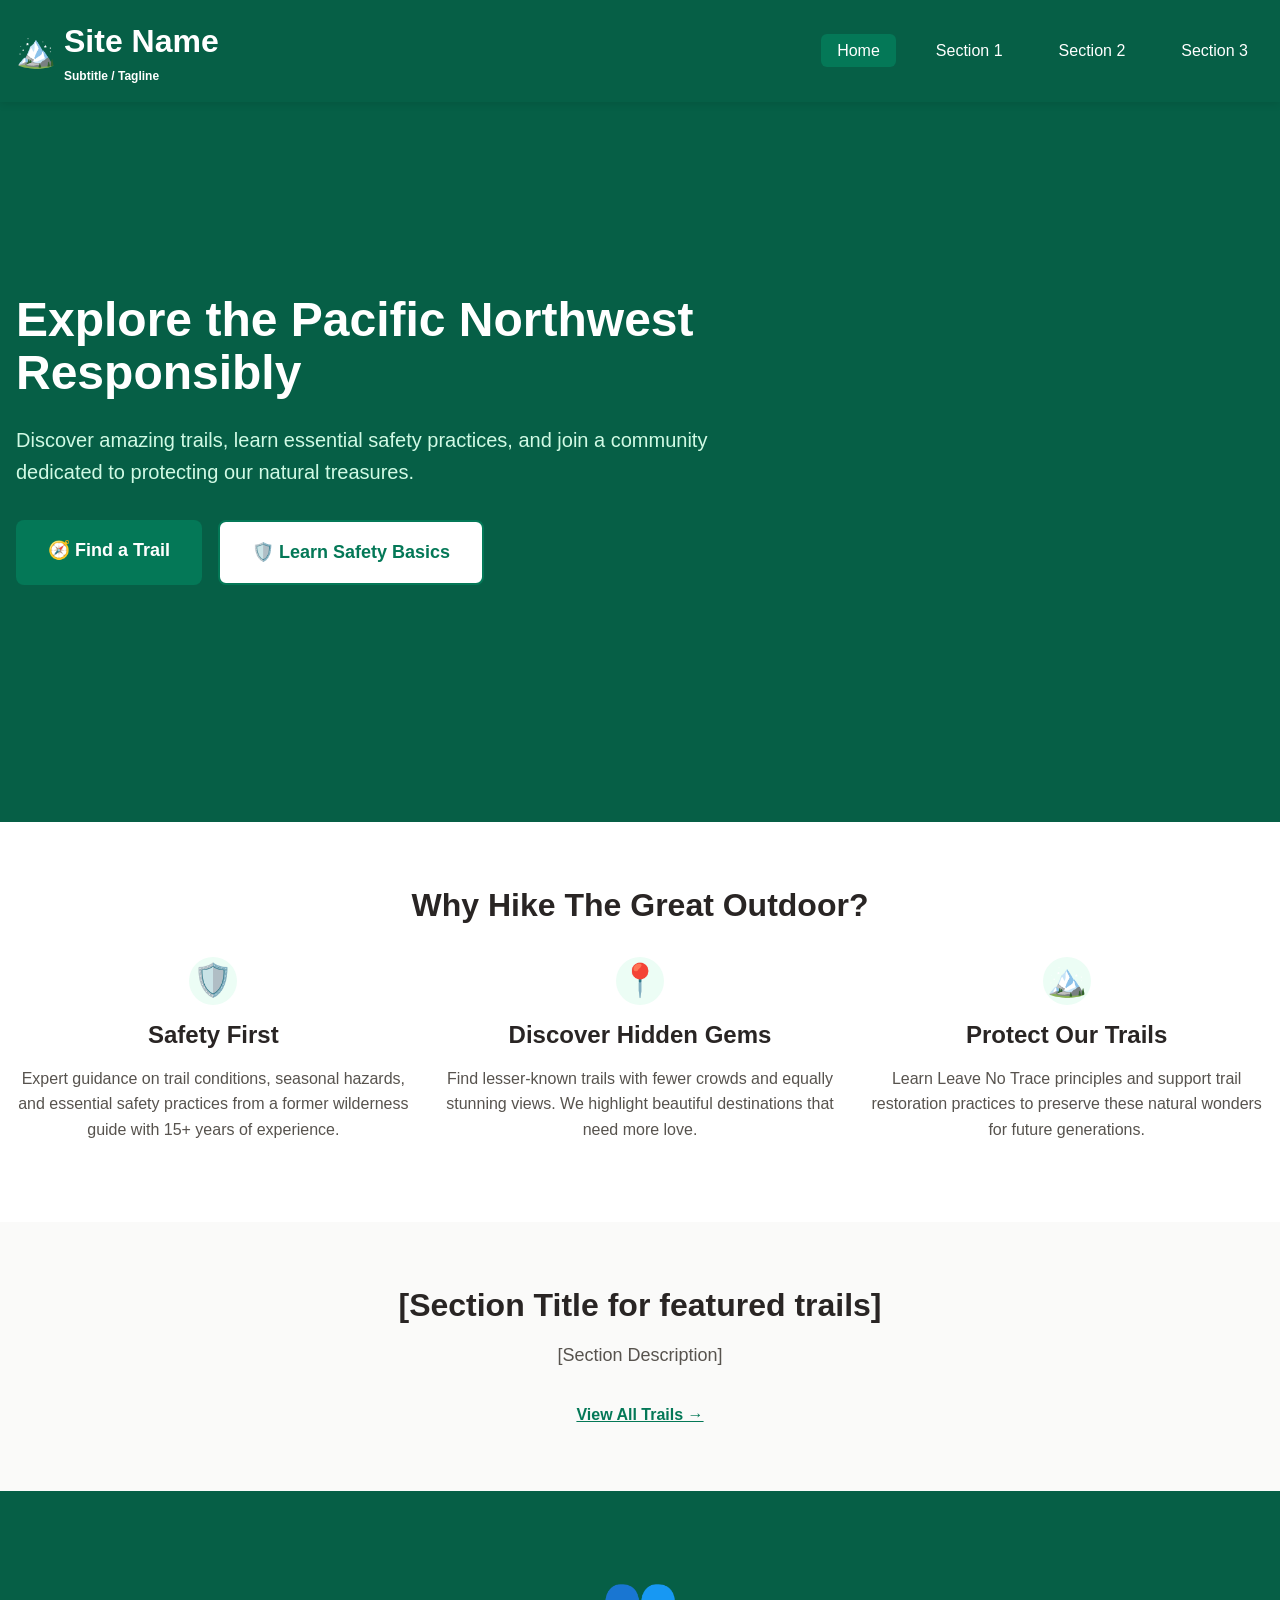
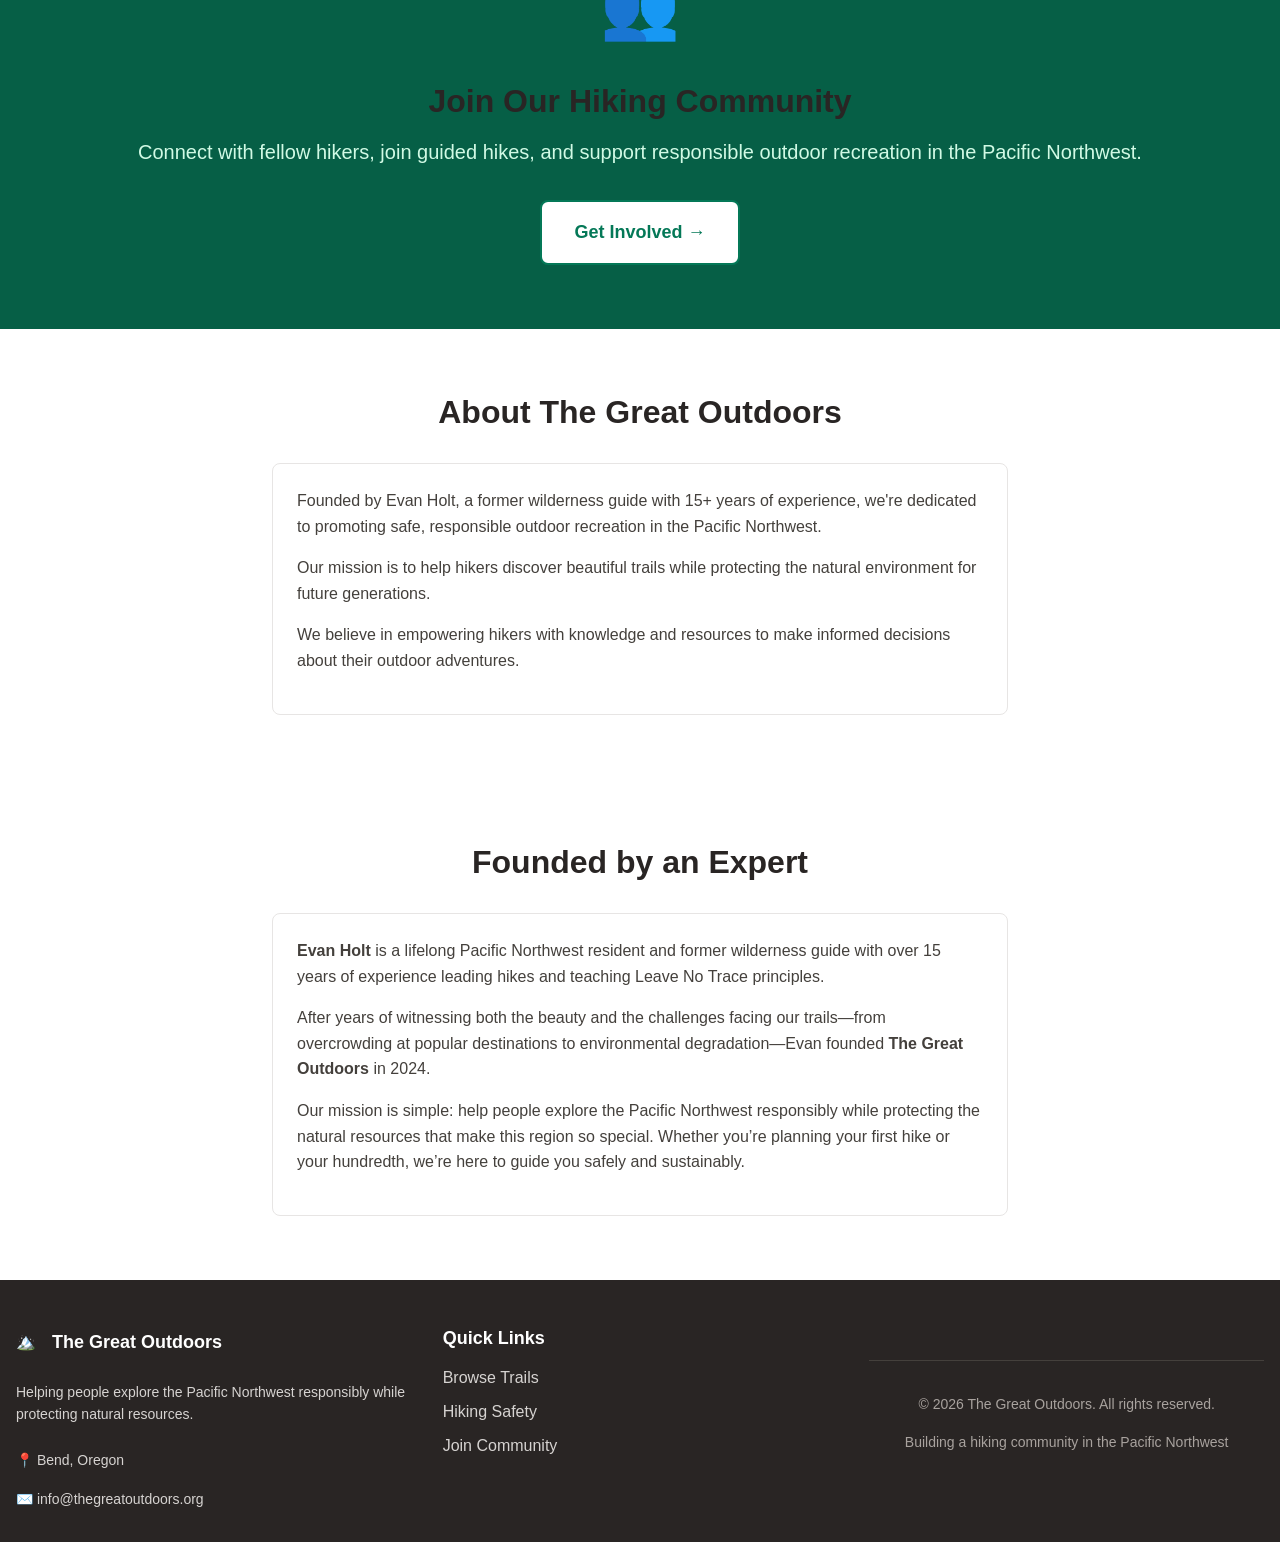
==== index.html @ 3d4921b0 "Removed unneeded active classes" ====
<!doctype html>
<html lang="en">
  <head>
    <meta charset="UTF-8" />
    <meta name="viewport" content="width=device-width, initial-scale=1.0" />
    <title>Student Project Scaffold</title>
    <link rel="stylesheet" href="styles/framework.css" />
    <link rel="stylesheet" href="styles/styles.css" />
  </head>
  <body>
    <!-- NAVIGATION BAR -->
    <nav class="navbar">
      <div class="container navbar-container">
        <a href="./index.html" class="navbar-brand">
          <span class="logo-emoji">🏔️</span>
          <div>
            <div class="brand-name">Site Name</div>
            <div class="brand-subtitle text-xs">Subtitle / Tagline</div>
          </div>
        </a>

        <button
          class="navbar-toggle"
          id="navToggle"
          aria-label="Toggle navigation"
        >
          ☰
        </button>

        <ul class="navbar-nav" id="navMenu">
          <li><a href="index.html" class="nav-link">Home</a></li>
          <li><a href="./pages/trails.html" class="nav-link">Section 1</a></li>
          <li><a href="./pages/safety.html" class="nav-link">Section 2</a></li>
          <li>
            <a href="./pages/community.html" class="nav-link">Section 3</a>
          </li>
        </ul>
      </div>
    </nav>

    <!-- HERO SECTION -->
    <!-- 
    
    Phillip, please add the correct copy onto the headers, p and link tags

     -->
    <section class="hero">
      <div class="hero-overlay"></div>
      <div class="container">
        <div class="hero-content">
          <h1 class="hero-title">Explore the Pacific Northwest Responsibly</h1>
          <p class="hero-text">
            Discover amazing trails, learn essential safety practices, and join
            a community dedicated to protecting our natural treasures.
          </p>
          <div class="hero-buttons flex gap-2 flex-wrap">
            <a href="trails.html" class="btn btn-primary btn-lg"
              >🧭 Find a Trail</a
            >
            <a href="safety.html" class="btn btn-secondary btn-lg"
              >🛡️ Learn Safety Basics</a
            >
          </div>
        </div>
      </div>
    </section>

    <!-- VALUE PROPOSITIONS -->

    <!-- 
    
    Abdi, the HTML and classes should already be set in place and just need you to add in the
    wording.

    -->

    <section class="section-lg bg-white">
      <div class="container">
        <h2 class="text-center mb-4">Why Hike The Great Outdoor?</h2>

        <div class="grid grid-cols-3 gap-4">
          <!-- Value Proposition 1 -->
          <div class="text-center">
            <div class="icon-circle">🛡️</div>
            <h3>Safety First</h3>
            <p class="text-stone-600">
              Expert guidance on trail conditions, seasonal hazards, and
              essential safety practices from a former wilderness guide with 15+
              years of experience.
            </p>
          </div>

          <!-- Value Proposition 2 -->
          <div class="text-center">
            <div class="icon-circle">📍</div>
            <h3>Discover Hidden Gems</h3>
            <p class="text-stone-600">
              Find lesser-known trails with fewer crowds and equally stunning
              views. We highlight beautiful destinations that need more love.
            </p>
          </div>

          <!-- Value Proposition 3 -->
          <div class="text-center">
            <div class="icon-circle">🏔️</div>
            <h3>Protect Our Trails</h3>
            <p class="text-stone-600">
              Learn Leave No Trace principles and support trail restoration
              practices to preserve these natural wonders for future
              generations.
            </p>
          </div>
        </div>
      </div>
    </section>

    <!-- FEATURED TRAILS -->
    <section class="section-lg">
      <div class="container">
        <div class="text-center mb-4">
          <h2>[Section Title for featured trails]</h2>
          <p class="text-lg text-stone-600">[Section Description]</p>
        </div>

        <!-- Trail Cards Container -->
        <div>
          <!-- Trail cards will be inserted here by JavaScript -->
        </div>

        <!-- 
        
        Anthony, place grid grid-cols-3 gap-3 class names onto the empty div above. Also look into what
        html id is needed to create the cards from JavaScript. The ID is already populated in the JavaScript files.

        The cards are already created via JavaScript and you can look into,
          - home.js
          - trails-details
        Those js files should give you an idea on what ID to use.

        -->

        <!-- View All Trails Link -->
        <div class="text-center mt-4">
          <a href="trails.html" class="text-emerald-700 font-semibold">
            View All Trails →
          </a>
        </div>
      </div>
    </section>

    <!-- CALL TO ACTION - COMMUNITY -->
    <section class="section-lg bg-emerald-800 text-white">
      <div class="container text-center cta-container">
        <div class="cta-icon">👥</div>
        <h2>Join Our Hiking Community</h2>
        <p class="text-xl text-emerald-100 mb-4">
          Connect with fellow hikers, join guided hikes, and support responsible
          outdoor recreation in the Pacific Northwest.
        </p>
        <a href="./pages/community.html" class="btn btn-secondary btn-lg"
          >Get Involved →</a
        >
      </div>
    </section>

    <!-- ABOUT / FOOTER INFO -->
    <section class="section-lg bg-white">
      <div class="container container-narrow">
        <h2 class="text-center mb-4">About The Great Outdoors</h2>
        <div class="card">
          <p class="text-stone-700">
            Founded by Evan Holt, a former wilderness guide with 15+ years of
            experience, we're dedicated to promoting safe, responsible outdoor
            recreation in the Pacific Northwest.
          </p>
          <p class="text-stone-700">
            Our mission is to help hikers discover beautiful trails while
            protecting the natural environment for future generations.
          </p>
          <p class="text-stone-700">
            We believe in empowering hikers with knowledge and resources to make
            informed decisions about their outdoor adventures.
          </p>
        </div>
      </div>
    </section>

          <!-- Mission -->
    <section class="section-lg bg-white">
      <div class="container container-narrow">
         <h2 class="text-center mb-4">Founded by an Expert</h2>

         <div class="card">
            <p class="text-stone-700">
              <strong>Evan Holt</strong> is a lifelong Pacific Northwest resident and former wilderness guide with over 15
        years of experience leading hikes and teaching Leave No Trace principles.
            </p> 
            <p class="text-stone-700">
              After years of witnessing both the beauty and the challenges facing our trails—from overcrowding at popular
        destinations to environmental degradation—Evan founded <strong>The Great Outdoors</strong> in 2024.
            </p>
            <p class="text-stone-700 mb-0">
              Our mission is simple: help people explore the Pacific Northwest responsibly while protecting the natural
        resources that make this region so special. Whether you’re planning your first hike or your hundredth, we’re
        here to guide you safely and sustainably. 
            </p></div>
          </div>
       </div>
    </section>

    <!-- FOOTER -->
    <footer class="footer">
      <div class="container">
        <div class="grid grid-cols-3 gap-4">
          <!-- Organization Info -->
          <div>
            <div class="flex items-center gap-2 mb-3">
              <span class="logo-emoji">🏔️</span>
              <span class="font-bold text-lg text-white"
                >The Great Outdoors</span
              >
            </div>
            <p class="text-sm mb-3">
              Helping people explore the Pacific Northwest responsibly while
              protecting natural resources.
            </p>
            <div class="text-sm">
              <div class="mb-2">📍 Bend, Oregon</div>
              <div>
                ✉️
                <a href="mailto:info@thegreatoutdoors.org" class="footer-email">
                  info@thegreatoutdoors.org
                </a>
              </div>
            </div>
          </div>

          <!-- Quick Links -->

          <!-- 
          
          Abdi, with the quick links add in the correct url paths for each individual pages.
          You can find them under the pages directory so it should be the trails page, safety page,
          and the community page.

          -->
          <div>
            <h3>Quick Links</h3>
            <ul class="footer-links">
              <li><a href="pages/trails.html">Browse Trails</a></li>
              <li><a href="pages/safety.html">Hiking Safety</a></li>
              <li><a href="pages/community.html">Join Community</a></li>
            </ul>
          </div>

       
        <!-- Copyright -->
        <div class="footer-bottom">
          <p>
            &copy; <span id="currentYear"></span> The Great Outdoors. All rights
            reserved.
          </p>
          <p class="mt-1">
            Building a hiking community in the Pacific Northwest
          </p>
        </div>
      </div>
    </footer>

    <!-- JAVASCRIPT -->
    <script src="scripts/trails-data.js"></script>
    <script src="scripts/main.js"></script>
    <script src="scripts/home.js"></script>

  </body>
</html>
---- styles/framework.css ----
/**
 * CUSTOM CSS FRAMEWORK
 * A simple, class-based CSS framework for The Great Outdoors website
 * Students can use these classes throughout the HTML files
 * 
 * HOW TO USE:
 * 1. Add classes to HTML elements like: <div class="container">
 * 2. Multiple classes can be combined: <div class="card shadow">
 * 3. Modify colors and sizes below to customize the design
 */

/* ========================================
   RESET & BASE STYLES
   ======================================== */

* {
  margin: 0;
  padding: 0;
  box-sizing: border-box;
}

body {
  font-family:
    -apple-system, BlinkMacSystemFont, "Segoe UI", "Roboto", "Oxygen", "Ubuntu",
    "Cantarell", sans-serif;
  line-height: 1.6;
  color: #292524; /* stone-800 */
  background-color: #fafaf9; /* stone-50 */
}

img {
  max-width: 100%;
  height: auto;
  display: block;
}

/* ========================================
   LAYOUT CLASSES
   ======================================== */

/* Container - centers content and adds padding */
.container {
  max-width: 1280px;
  margin: 0 auto;
  padding: 0 1rem;
}

.container-wide {
  max-width: 1536px;
  margin: 0 auto;
  padding: 0 1rem;
}

.container-narrow {
  max-width: 768px;
  margin: 0 auto;
  padding: 0 1rem;
}

/* Spacing utilities */
.section {
  padding: 3rem 0;
}

.section-lg {
  padding: 4rem 0;
}

/* ========================================
   GRID SYSTEM
   ======================================== */

.grid {
  display: grid;
  gap: 1.5rem;
}

.grid-cols-1 {
  grid-template-columns: 1fr;
}

.grid-cols-2 {
  grid-template-columns: repeat(2, 1fr);
}

.grid-cols-3 {
  grid-template-columns: repeat(3, 1fr);
}

.grid-cols-4 {
  grid-template-columns: repeat(4, 1fr);
}

/* Responsive grid - mobile first */
@media (max-width: 768px) {
  .grid-cols-2,
  .grid-cols-3,
  .grid-cols-4 {
    grid-template-columns: 1fr;
  }
}

@media (min-width: 769px) and (max-width: 1024px) {
  .grid-cols-3,
  .grid-cols-4 {
    grid-template-columns: repeat(2, 1fr);
  }
}

/* Flexbox utilities */
.flex {
  display: flex;
}

.flex-col {
  flex-direction: column;
}

.flex-wrap {
  flex-wrap: wrap;
}

.items-center {
  align-items: center;
}

.items-start {
  align-items: flex-start;
}

.justify-between {
  justify-content: space-between;
}

.justify-center {
  justify-content: center;
}

.gap-1 {
  gap: 0.5rem;
}

.gap-2 {
  gap: 1rem;
}

.gap-3 {
  gap: 1.5rem;
}

.gap-4 {
  gap: 2rem;
}

/* ========================================
   COLOR SYSTEM
   ======================================== */

/* Background colors */
.bg-white {
  background-color: #ffffff;
}

.bg-stone-50 {
  background-color: #fafaf9;
}

.bg-stone-100 {
  background-color: #f5f5f4;
}

.bg-stone-800 {
  background-color: #292524;
}

.bg-emerald-50 {
  background-color: #ecfdf5;
}

.bg-emerald-700 {
  background-color: #047857;
}

.bg-emerald-800 {
  background-color: #065f46;
}

.bg-amber-50 {
  background-color: #fffbeb;
}

/* Text colors */
.text-white {
  color: #ffffff;
}

.text-stone-600 {
  color: #57534e;
}

.text-stone-700 {
  color: #44403c;
}

.text-stone-800 {
  color: #292524;
}

.text-emerald-100 {
  color: #d1fae5;
}

.text-emerald-700 {
  color: #047857;
}

.text-emerald-800 {
  color: #065f46;
}

.text-amber-700 {
  color: #b45309;
}

.text-green-800 {
  color: #166534;
}

.text-yellow-800 {
  color: #854d0e;
}

.text-red-800 {
  color: #991b1b;
}

/* ========================================
   TYPOGRAPHY
   ======================================== */

h1,
h2,
h3,
h4,
h5,
h6 {
  font-weight: 700;
  line-height: 1.2;
  margin-bottom: 1rem;
  color: #292524;
}

h1 {
  font-size: 2.5rem;
}

h2 {
  font-size: 2rem;
}

h3 {
  font-size: 1.5rem;
}

h4 {
  font-size: 1.25rem;
}

p {
  margin-bottom: 1rem;
}

.text-xl {
  font-size: 1.25rem;
}

.text-lg {
  font-size: 1.125rem;
}

.text-sm {
  font-size: 0.875rem;
}

.text-xs {
  font-size: 0.75rem;
}

.text-center {
  text-align: center;
}

.font-bold {
  font-weight: 700;
}

.font-semibold {
  font-weight: 600;
}

/* ========================================
   BUTTONS
   ======================================== */

.btn {
  display: inline-block;
  padding: 0.75rem 1.5rem;
  font-weight: 600;
  text-align: center;
  text-decoration: none;
  border-radius: 0.5rem;
  border: none;
  cursor: pointer;
  transition: all 0.2s;
  font-size: 1rem;
}

.btn-primary {
  background-color: #047857; /* emerald-700 */
  color: white;
}

.btn-primary:hover {
  background-color: #065f46; /* emerald-800 */
}

.btn-secondary {
  background-color: white;
  color: #047857;
  border: 2px solid #047857;
}

.btn-secondary:hover {
  background-color: #ecfdf5; /* emerald-50 */
}

.btn-block {
  display: block;
  width: 100%;
}

.btn-lg {
  padding: 1rem 2rem;
  font-size: 1.125rem;
}

/* ========================================
   CARDS
   ======================================== */

.card {
  background-color: white;
  border-radius: 0.5rem;
  padding: 1.5rem;
  border: 1px solid #e7e5e4; /* stone-200 */
}

.card-image {
  width: 100%;
  height: 12rem;
  object-fit: cover;
  border-radius: 0.5rem 0.5rem 0 0;
  margin: -1.5rem -1.5rem 1rem -1.5rem;
}

.card-title {
  font-size: 1.25rem;
  font-weight: 700;
  margin-bottom: 0.5rem;
  color: #292524;
}

.card-text {
  color: #57534e;
  margin-bottom: 1rem;
}

/* ========================================
   BADGES & PILLS
   ======================================== */

.badge {
  display: inline-block;
  padding: 0.25rem 0.75rem;
  font-size: 0.875rem;
  font-weight: 600;
  border-radius: 9999px;
}

.badge-green {
  background-color: #dcfce7;
  color: #166534;
}

.badge-yellow {
  background-color: #fef9c3;
  color: #854d0e;
}

.badge-red {
  background-color: #fee2e2;
  color: #991b1b;
}

.badge-emerald {
  background-color: #047857;
  color: white;
}

/* ========================================
   FORMS
   ======================================== */

.form-group {
  margin-bottom: 1.5rem;
}

.form-label {
  display: block;
  font-weight: 600;
  margin-bottom: 0.5rem;
  color: #44403c;
}

.form-control {
  width: 100%;
  padding: 0.75rem 1rem;
  border: 1px solid #d6d3d1; /* stone-300 */
  border-radius: 0.5rem;
  font-size: 1rem;
  font-family: inherit;
}

.form-control:focus {
  outline: none;
  border-color: #047857;
  box-shadow: 0 0 0 3px rgba(4, 120, 87, 0.1);
}

select.form-control {
  cursor: pointer;
  background-color: white;
}

textarea.form-control {
  min-height: 120px;
  resize: vertical;
}

/* ========================================
   NAVIGATION
   ======================================== */

.navbar {
  background-color: #065f46; /* emerald-800 */
  color: white;
  padding: 1rem 0;
  position: sticky;
  top: 0;
  z-index: 1000;
  box-shadow: 0 2px 8px rgba(0, 0, 0, 0.1);
}

.navbar-container {
  display: flex;
  justify-content: space-between;
  align-items: center;
}

.navbar-brand {
  font-size: 2rem;
  font-weight: 700;
  color: white;
  text-decoration: none;
  display: flex;
  align-items: center;
  gap: 0.5rem;
}

.navbar-brand:hover {
  opacity: 0.9;
}

.navbar-nav {
  display: flex;
  list-style: none;
  gap: 1.5rem;
  align-items: center;
}

.nav-link {
  color: white;
  text-decoration: none;
  padding: 0.5rem 1rem;
  border-radius: 0.375rem;
  transition: background-color 0.2s;
}

.nav-link:hover,
.nav-link.active {
  background-color: #047857; /* emerald-700 */
}

/* Mobile menu toggle */
.navbar-toggle {
  display: none;
  background: none;
  border: none;
  color: white;
  font-size: 1.5rem;
  cursor: pointer;
}

@media (max-width: 768px) {
  .navbar-toggle {
    display: block;
  }

  .navbar-nav {
    display: none;
    flex-direction: column;
    width: 100%;
    gap: 0;
  }

  .navbar-nav.active {
    display: flex;
    position: absolute;
    top: 100%;
    left: 0;
    right: 0;
    background-color: #065f46;
    padding: 1rem;
    box-shadow: 0 4px 8px rgba(0, 0, 0, 0.1);
  }

  .navbar-container {
    flex-wrap: wrap;
  }

  .nav-link {
    display: block;
    width: 100%;
  }
}

/* ========================================
   HERO SECTION
   ======================================== */

.hero {
  background-color: #065f46; /* emerald-800 */
  color: white;
  padding: 4rem 0;
  position: relative;
  overflow: hidden;
  min-height: 80vh;
}

.hero-sm {
  min-height: 40vh;
  padding: 3rem 0;
}

.hero-overlay {
  position: absolute;
  inset: 0;
  background-size: cover;
  background-position: center;
  opacity: 0.3;
  z-index: 0;
}

.hero-content {
  position: relative;
  z-index: 1;
  max-width: 768px;
  margin-top: 8rem;
}

.hero-content-sm {
  margin-top: 4rem !important;
}

.hero-title {
  font-size: 3rem;
  line-height: 1.1;
  margin-bottom: 1.5rem;
  color: white;
}

.hero-text {
  font-size: 1.25rem;
  color: #d1fae5; /* emerald-100 */
  margin-bottom: 2rem;
}

@media (max-width: 768px) {
  .hero {
    padding: 3rem 0;
  }

  .hero-title {
    font-size: 2rem;
  }

  .hero-text {
    font-size: 1.125rem;
  }
}

/* ========================================
   FOOTER
   ======================================== */

.footer {
  background-color: #292524; /* stone-800 */
  color: #d6d3d1; /* stone-300 */
  padding: 3rem 0 2rem;
  margin-top: auto;
}

.footer h3 {
  color: white;
  font-size: 1.125rem;
  margin-bottom: 1rem;
}

.footer-links {
  list-style: none;
}

.footer-links li {
  margin-bottom: 0.5rem;
}

.footer-links a {
  color: #d6d3d1;
  text-decoration: none;
  transition: color 0.2s;
}

.footer-links a:hover {
  color: #6ee7b7; /* emerald-300 */
}

.footer-bottom {
  border-top: 1px solid #44403c;
  margin-top: 2rem;
  padding-top: 2rem;
  text-align: center;
  color: #a8a29e;
  font-size: 0.875rem;
}

/* ========================================
   UTILITY CLASSES
   ======================================== */

/* Margins */
.m-0 {
  margin: 0;
}
.mt-1 {
  margin-top: 0.5rem;
}
.mt-2 {
  margin-top: 1rem;
}
.mt-3 {
  margin-top: 1.5rem;
}
.mt-4 {
  margin-top: 2rem;
}
.mb-1 {
  margin-bottom: 0.5rem;
}
.mb-2 {
  margin-bottom: 1rem;
}
.mb-3 {
  margin-bottom: 1.5rem;
}
.mb-4 {
  margin-bottom: 2rem;
}
.my-2 {
  margin-top: 1rem;
  margin-bottom: 1rem;
}
.my-3 {
  margin-top: 1.5rem;
  margin-bottom: 1.5rem;
}
.my-4 {
  margin-top: 2rem;
  margin-bottom: 2rem;
}

/* Padding */
.p-0 {
  padding: 0;
}
.p-1 {
  padding: 0.5rem;
}
.p-2 {
  padding: 1rem;
}
.p-3 {
  padding: 1.5rem;
}
.p-4 {
  padding: 2rem;
}
.py-2 {
  padding-top: 1rem;
  padding-bottom: 1rem;
}
.py-3 {
  padding-top: 1.5rem;
  padding-bottom: 1.5rem;
}
.py-4 {
  padding-top: 2rem;
  padding-bottom: 2rem;
}

/* Borders */
.border {
  border: 1px solid #e7e5e4;
}

.border-emerald {
  border: 1px solid #047857;
}

.border-amber {
  border: 1px solid #f59e0b;
}

.rounded {
  border-radius: 0.5rem;
}

.rounded-full {
  border-radius: 9999px;
}

/* Shadows */
.shadow {
  box-shadow:
    0 1px 3px rgba(0, 0, 0, 0.1),
    0 1px 2px rgba(0, 0, 0, 0.06);
}

.shadow-lg {
  box-shadow:
    0 10px 15px rgba(0, 0, 0, 0.1),
    0 4px 6px rgba(0, 0, 0, 0.05);
}

/* Display utilities */
.hidden {
  display: none;
}

.block {
  display: block;
}

.inline-block {
  display: inline-block;
}

/* Width utilities */
.w-full {
  width: 100%;
}

/* Icon wrapper */
.icon {
  width: 1.5rem;
  height: 1.5rem;
  display: inline-block;
}

.icon-lg {
  width: 2rem;
  height: 2rem;
}

.icon-xl {
  width: 3rem;
  height: 3rem;
}

/* Alert boxes */
.alert {
  padding: 1rem;
  border-radius: 0.5rem;
  margin-bottom: 1rem;
}

.alert-success {
  background-color: #dcfce7;
  color: #166534;
  border: 1px solid #86efac;
}

.alert-info {
  background-color: #dbeafe;
  color: #1e40af;
  border: 1px solid #93c5fd;
}

.alert-warning {
  background-color: #fef3c7;
  color: #92400e;
  border: 1px solid #fcd34d;
}
---- styles/styles.css ----
/**
 * ADDITIONAL STYLES
 * Extra styles that complement the framework
 * Students can add their own custom styles here
 */

/* Smooth scrolling for the whole page */
html {
  scroll-behavior: smooth;
}

/* Make sure body takes full height */
html,
body {
  height: 100%;
}

body {
  display: flex;
  flex-direction: column;
}

/* Ensure main content pushes footer down */
main {
  flex: 1;
}

/* Link hover effects */
a {
  transition: all 0.2s ease;
}

/* Trail card hover effect */
.card:hover {
  transform: translateY(-4px);
  transition: transform 0.3s ease;
}

/* Improve form accessibility - show focus clearly */
input:focus,
select:focus,
textarea:focus,
button:focus {
  outline: 2px solid #047857;
  outline-offset: 2px;
}

/* Better image loading */
img {
  background-color: #f5f5f4;
}

/* Print styles - make it look good when printed */
@media print {
  .navbar,
  .footer,
  .btn {
    display: none;
  }

  body {
    background: white;
    color: black;
  }

  .card {
    border: 1px solid #ccc;
    page-break-inside: avoid;
  }
}

/* Responsive typography for very small screens */
@media (max-width: 480px) {
  h1 {
    font-size: 2rem;
  }

  h2 {
    font-size: 1.5rem;
  }

  .hero-title {
    font-size: 1.75rem;
  }
}

/* Loading animation (can be used for future features) */
.loading {
  display: inline-block;
  width: 20px;
  height: 20px;
  border: 3px solid rgba(4, 120, 87, 0.3);
  border-radius: 50%;
  border-top-color: #047857;
  animation: spin 1s ease-in-out infinite;
}

@keyframes spin {
  to {
    transform: rotate(360deg);
  }
}

/* Success message animation */
@keyframes slideIn {
  from {
    opacity: 0;
    transform: translateY(-10px);
  }
  to {
    opacity: 1;
    transform: translateY(0);
  }
}

.alert {
  animation: slideIn 0.3s ease;
}

/* Accessibility - Skip to main content link */
.skip-to-main {
  position: absolute;
  left: -9999px;
  z-index: 999;
  padding: 1rem;
  background-color: #047857;
  color: white;
  text-decoration: none;
}

.skip-to-main:focus {
  left: 50%;
  transform: translateX(-50%);
  top: 10px;
}

/* Hero overlay background image */
.hero-overlay {
  background-image: url("https://images.unsplash.com/photo-1551632811-561732d1e306?w=1600&q=80");
}

/* Icon circles for value propositions */
.icon-circle {
  background-color: #ecfdf5; /* emerald-50 */
  color: #047857; /* emerald-700 */
  border-radius: 50%;
  margin: 0 auto 1rem;
  display: flex;
  align-items: center;
  justify-content: center;
  font-size: 2rem;
  width: 3rem;
  height: 3rem;
}

/* CTA section icon */
.cta-icon {
  font-size: 4rem;
  margin-bottom: 1.5rem;
}

/* Footer email color */
.footer-email {
  color: #d6d3d1;
  text-decoration: none;
}
.footer-email:hover {
  color: #6ee7b7;
}
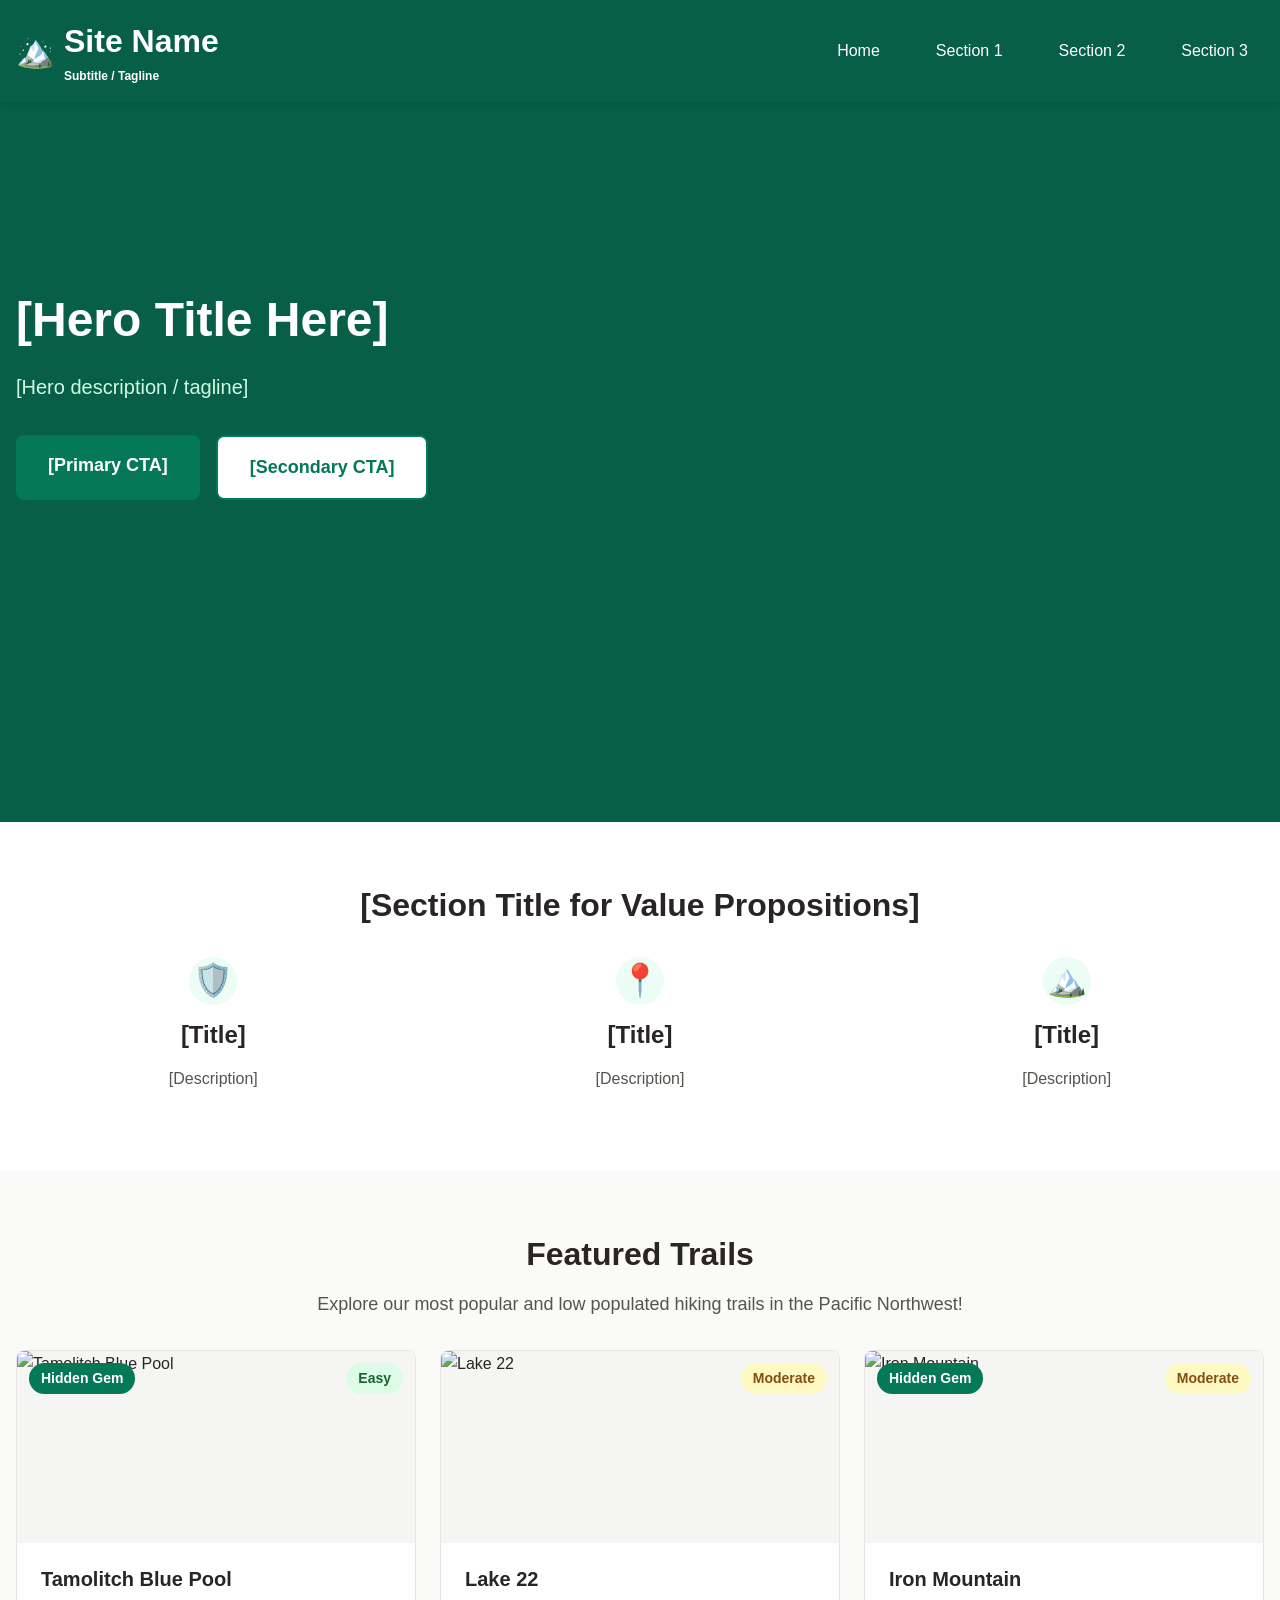
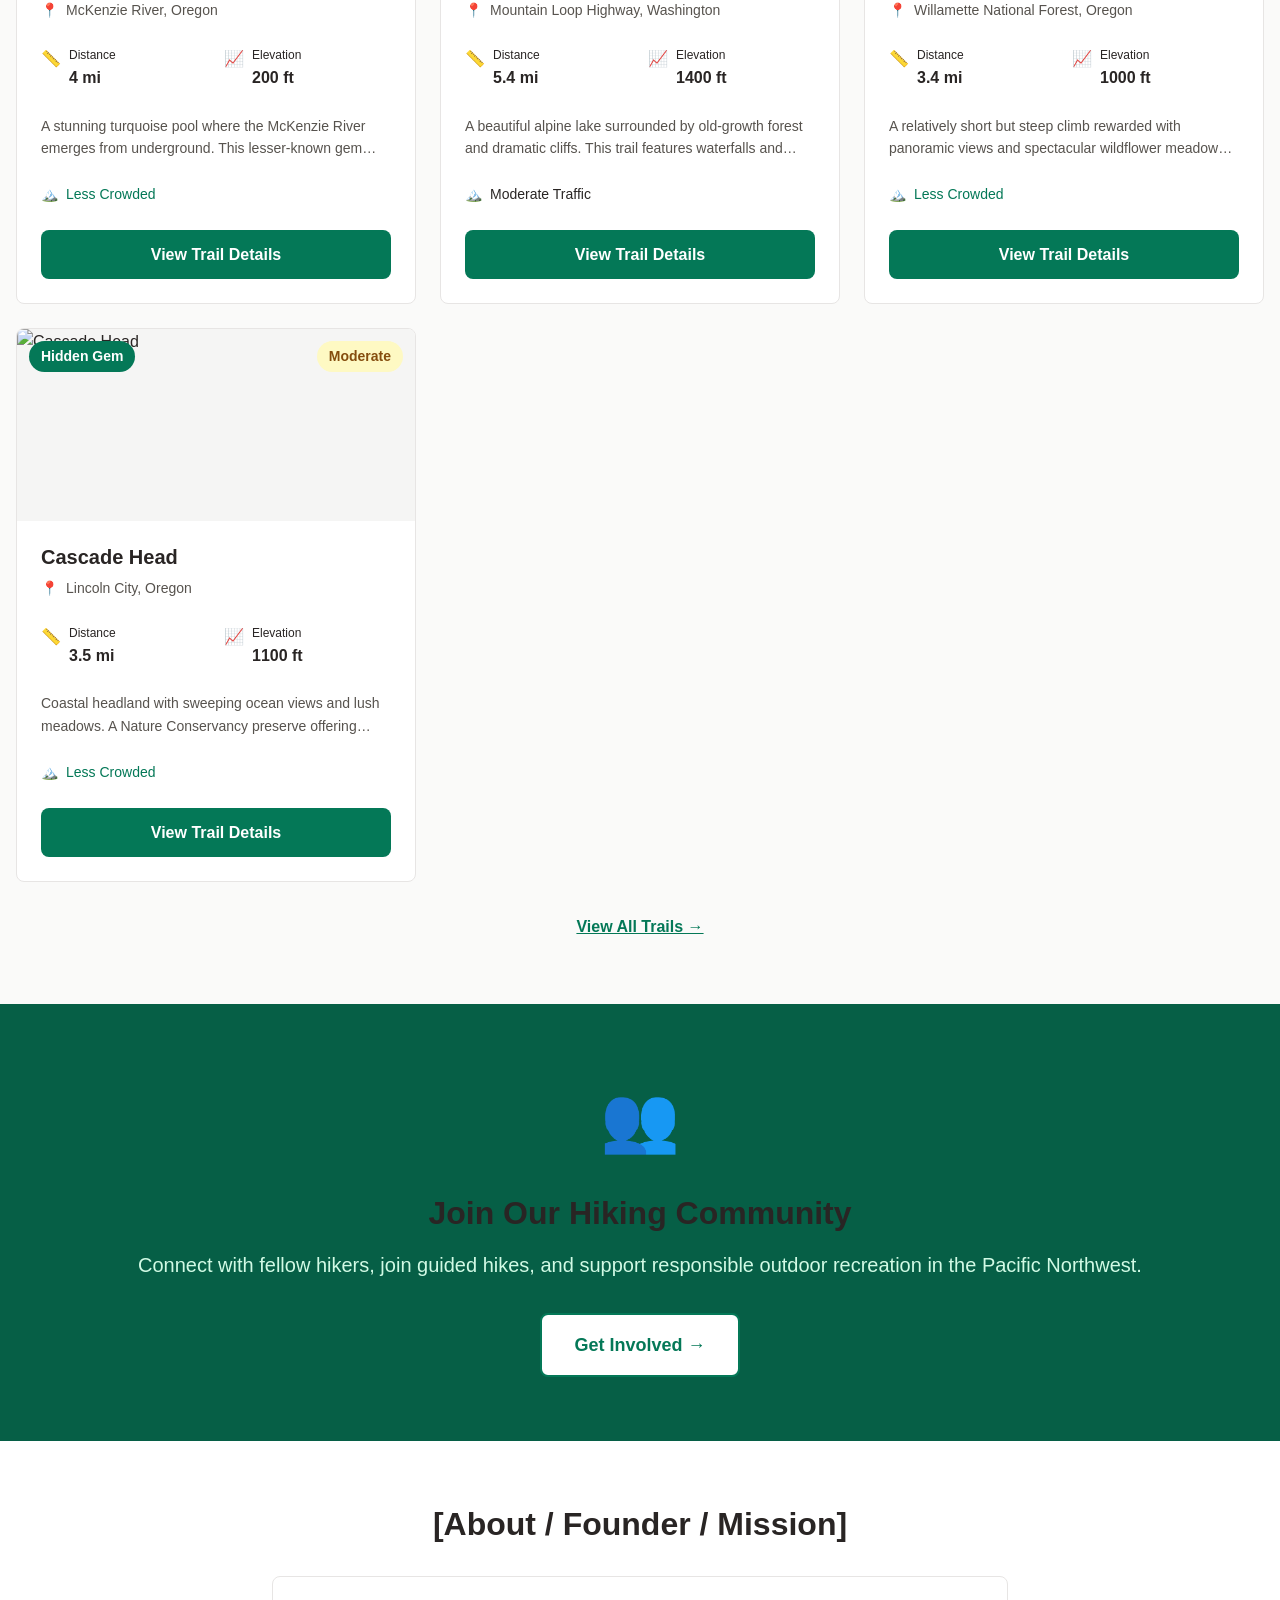
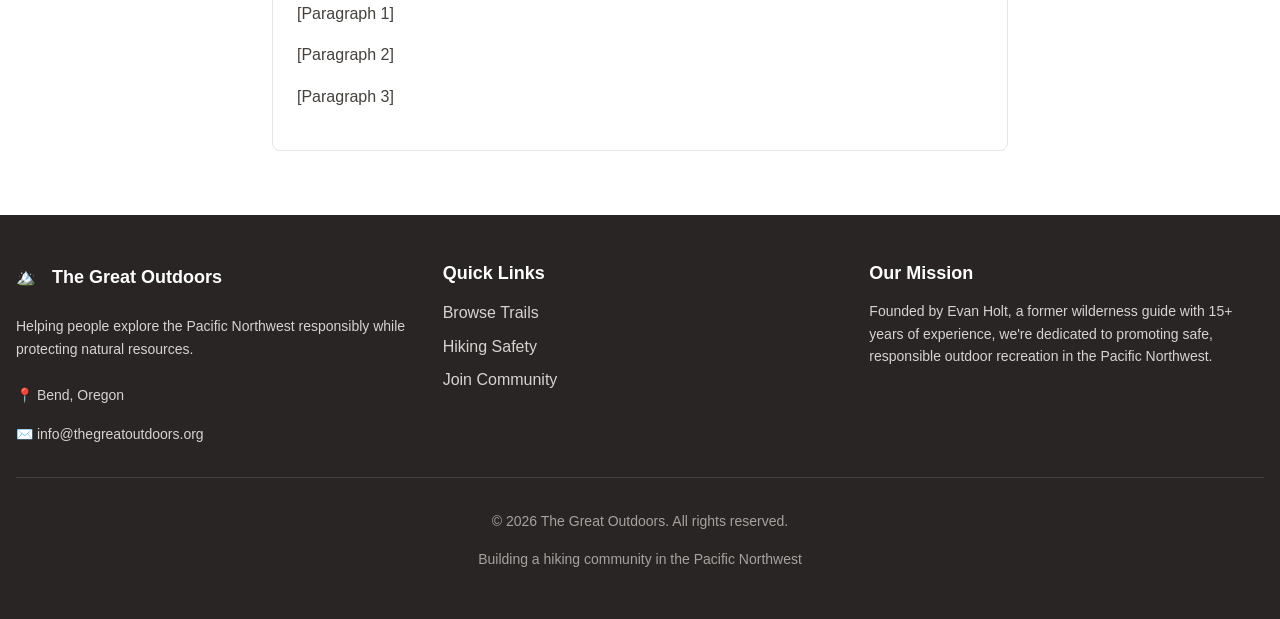
==== commit 1199e6d4: "Added the featured trail cards, header, and description." ====
--- a/index.html
+++ b/index.html
@@ -11,7 +11,7 @@
     <!-- NAVIGATION BAR -->
     <nav class="navbar">
       <div class="container navbar-container">
-        <a href="./index.html" class="navbar-brand">
+        <a href="index.html" class="navbar-brand">
           <span class="logo-emoji">🏔️</span>
           <div>
             <div class="brand-name">Site Name</div>
@@ -28,12 +28,15 @@
         </button>
 
         <ul class="navbar-nav" id="navMenu">
-          <li><a href="index.html" class="nav-link">Home</a></li>
-          <li><a href="./pages/trails.html" class="nav-link">Section 1</a></li>
-          <li><a href="./pages/safety.html" class="nav-link">Section 2</a></li>
-          <li>
-            <a href="./pages/community.html" class="nav-link">Section 3</a>
-          </li>
+          <!-- 
+          
+          Phillip, please add the correct copy for the links and the right url paths for each page.
+
+          -->
+          <li><a href="#" class="nav-link active">Home</a></li>
+          <li><a href="#" class="nav-link">Section 1</a></li>
+          <li><a href="#" class="nav-link">Section 2</a></li>
+          <li><a href="#" class="nav-link">Section 3</a></li>
         </ul>
       </div>
     </nav>
@@ -48,18 +51,11 @@
       <div class="hero-overlay"></div>
       <div class="container">
         <div class="hero-content">
-          <h1 class="hero-title">Explore the Pacific Northwest Responsibly</h1>
-          <p class="hero-text">
-            Discover amazing trails, learn essential safety practices, and join
-            a community dedicated to protecting our natural treasures.
-          </p>
+          <h1 class="hero-title">[Hero Title Here]</h1>
+          <p class="hero-text">[Hero description / tagline]</p>
           <div class="hero-buttons flex gap-2 flex-wrap">
-            <a href="trails.html" class="btn btn-primary btn-lg"
-              >🧭 Find a Trail</a
-            >
-            <a href="safety.html" class="btn btn-secondary btn-lg"
-              >🛡️ Learn Safety Basics</a
-            >
+            <a href="#" class="btn btn-primary btn-lg">[Primary CTA]</a>
+            <a href="#" class="btn btn-secondary btn-lg">[Secondary CTA]</a>
           </div>
         </div>
       </div>
@@ -76,39 +72,28 @@
 
     <section class="section-lg bg-white">
       <div class="container">
-        <h2 class="text-center mb-4">Why Hike The Great Outdoor?</h2>
+        <h2 class="text-center mb-4">[Section Title for Value Propositions]</h2>
 
         <div class="grid grid-cols-3 gap-4">
           <!-- Value Proposition 1 -->
           <div class="text-center">
             <div class="icon-circle">🛡️</div>
-            <h3>Safety First</h3>
-            <p class="text-stone-600">
-              Expert guidance on trail conditions, seasonal hazards, and
-              essential safety practices from a former wilderness guide with 15+
-              years of experience.
-            </p>
+            <h3>[Title]</h3>
+            <p class="text-stone-600">[Description]</p>
           </div>
 
           <!-- Value Proposition 2 -->
           <div class="text-center">
             <div class="icon-circle">📍</div>
-            <h3>Discover Hidden Gems</h3>
-            <p class="text-stone-600">
-              Find lesser-known trails with fewer crowds and equally stunning
-              views. We highlight beautiful destinations that need more love.
-            </p>
+            <h3>[Title]</h3>
+            <p class="text-stone-600">[Description]</p>
           </div>
 
           <!-- Value Proposition 3 -->
           <div class="text-center">
             <div class="icon-circle">🏔️</div>
-            <h3>Protect Our Trails</h3>
-            <p class="text-stone-600">
-              Learn Leave No Trace principles and support trail restoration
-              practices to preserve these natural wonders for future
-              generations.
-            </p>
+            <h3>[Title]</h3>
+            <p class="text-stone-600">[Description]</p>
           </div>
         </div>
       </div>
@@ -118,12 +103,12 @@
     <section class="section-lg">
       <div class="container">
         <div class="text-center mb-4">
-          <h2>[Section Title for featured trails]</h2>
-          <p class="text-lg text-stone-600">[Section Description]</p>
+          <h2>Featured Trails</h2>
+          <p class="text-lg text-stone-600">Explore our most popular and low populated hiking trails in the Pacific Northwest!</p>
         </div>
 
         <!-- Trail Cards Container -->
-        <div>
+        <div class="grid grid-cols-3 gap-3" id="featuredTrailsContainer">
           <!-- Trail cards will be inserted here by JavaScript -->
         </div>
 
@@ -157,55 +142,20 @@
           Connect with fellow hikers, join guided hikes, and support responsible
           outdoor recreation in the Pacific Northwest.
         </p>
-        <a href="./pages/community.html" class="btn btn-secondary btn-lg"
-          >Get Involved →</a
-        >
+        <a href="#" class="btn btn-secondary btn-lg">Get Involved →</a>
       </div>
     </section>
 
     <!-- ABOUT / FOOTER INFO -->
     <section class="section-lg bg-white">
       <div class="container container-narrow">
-        <h2 class="text-center mb-4">About The Great Outdoors</h2>
+        <h2 class="text-center mb-4">[About / Founder / Mission]</h2>
         <div class="card">
-          <p class="text-stone-700">
-            Founded by Evan Holt, a former wilderness guide with 15+ years of
-            experience, we're dedicated to promoting safe, responsible outdoor
-            recreation in the Pacific Northwest.
-          </p>
-          <p class="text-stone-700">
-            Our mission is to help hikers discover beautiful trails while
-            protecting the natural environment for future generations.
-          </p>
-          <p class="text-stone-700">
-            We believe in empowering hikers with knowledge and resources to make
-            informed decisions about their outdoor adventures.
-          </p>
-        </div>
-      </div>
-    </section>
-
-          <!-- Mission -->
-    <section class="section-lg bg-white">
-      <div class="container container-narrow">
-         <h2 class="text-center mb-4">Founded by an Expert</h2>
-
-         <div class="card">
-            <p class="text-stone-700">
-              <strong>Evan Holt</strong> is a lifelong Pacific Northwest resident and former wilderness guide with over 15
-        years of experience leading hikes and teaching Leave No Trace principles.
-            </p> 
-            <p class="text-stone-700">
-              After years of witnessing both the beauty and the challenges facing our trails—from overcrowding at popular
-        destinations to environmental degradation—Evan founded <strong>The Great Outdoors</strong> in 2024.
-            </p>
-            <p class="text-stone-700 mb-0">
-              Our mission is simple: help people explore the Pacific Northwest responsibly while protecting the natural
-        resources that make this region so special. Whether you’re planning your first hike or your hundredth, we’re
-        here to guide you safely and sustainably. 
-            </p></div>
-          </div>
-       </div>
+          <p class="text-stone-700">[Paragraph 1]</p>
+          <p class="text-stone-700">[Paragraph 2]</p>
+          <p class="text-stone-700">[Paragraph 3]</p>
+        </div>
+      </div>
     </section>
 
     <!-- FOOTER -->
@@ -247,13 +197,23 @@
           <div>
             <h3>Quick Links</h3>
             <ul class="footer-links">
-              <li><a href="pages/trails.html">Browse Trails</a></li>
-              <li><a href="pages/safety.html">Hiking Safety</a></li>
-              <li><a href="pages/community.html">Join Community</a></li>
+              <li><a href="#">Browse Trails</a></li>
+              <li><a href="#">Hiking Safety</a></li>
+              <li><a href="#">Join Community</a></li>
             </ul>
           </div>
 
-       
+          <!-- Mission -->
+          <div>
+            <h3>Our Mission</h3>
+            <p class="text-sm">
+              Founded by Evan Holt, a former wilderness guide with 15+ years of
+              experience, we're dedicated to promoting safe, responsible outdoor
+              recreation in the Pacific Northwest.
+            </p>
+          </div>
+        </div>
+
         <!-- Copyright -->
         <div class="footer-bottom">
           <p>
@@ -271,6 +231,5 @@
     <script src="scripts/trails-data.js"></script>
     <script src="scripts/main.js"></script>
     <script src="scripts/home.js"></script>
-
   </body>
 </html>
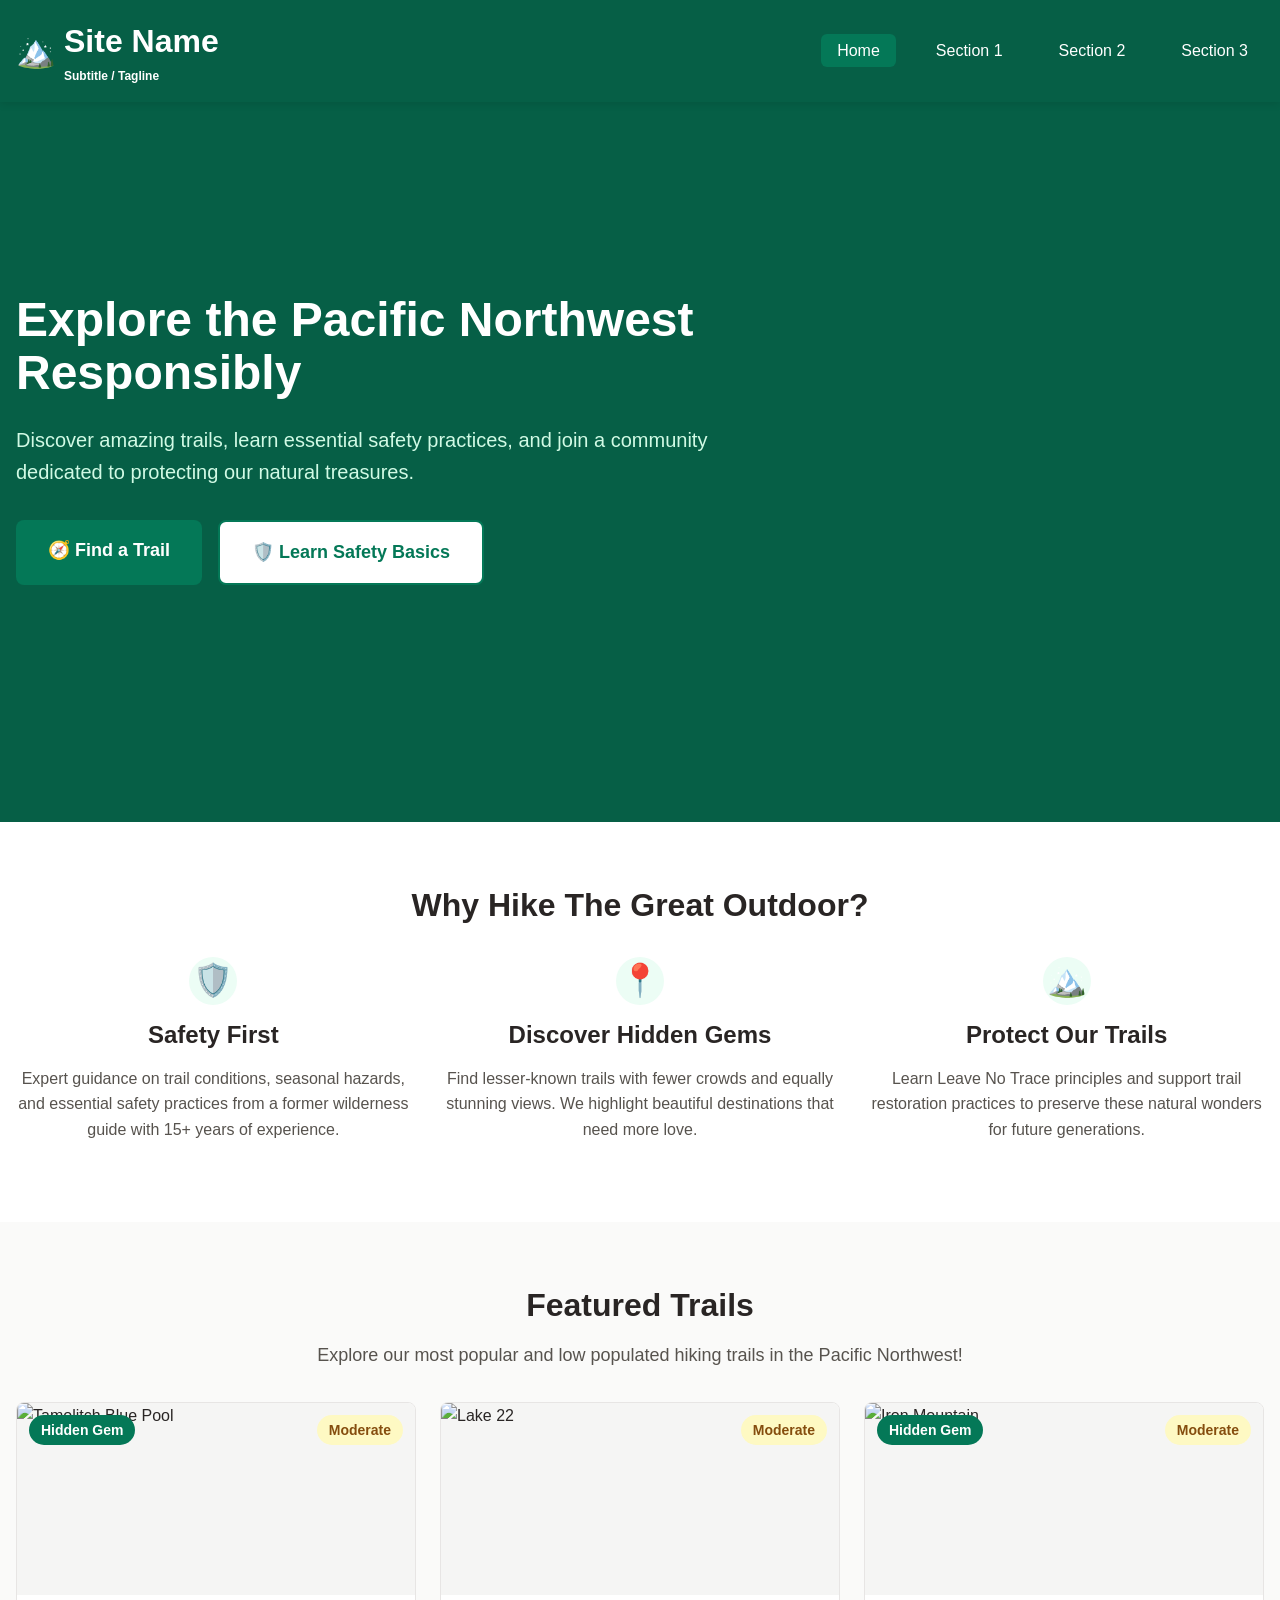
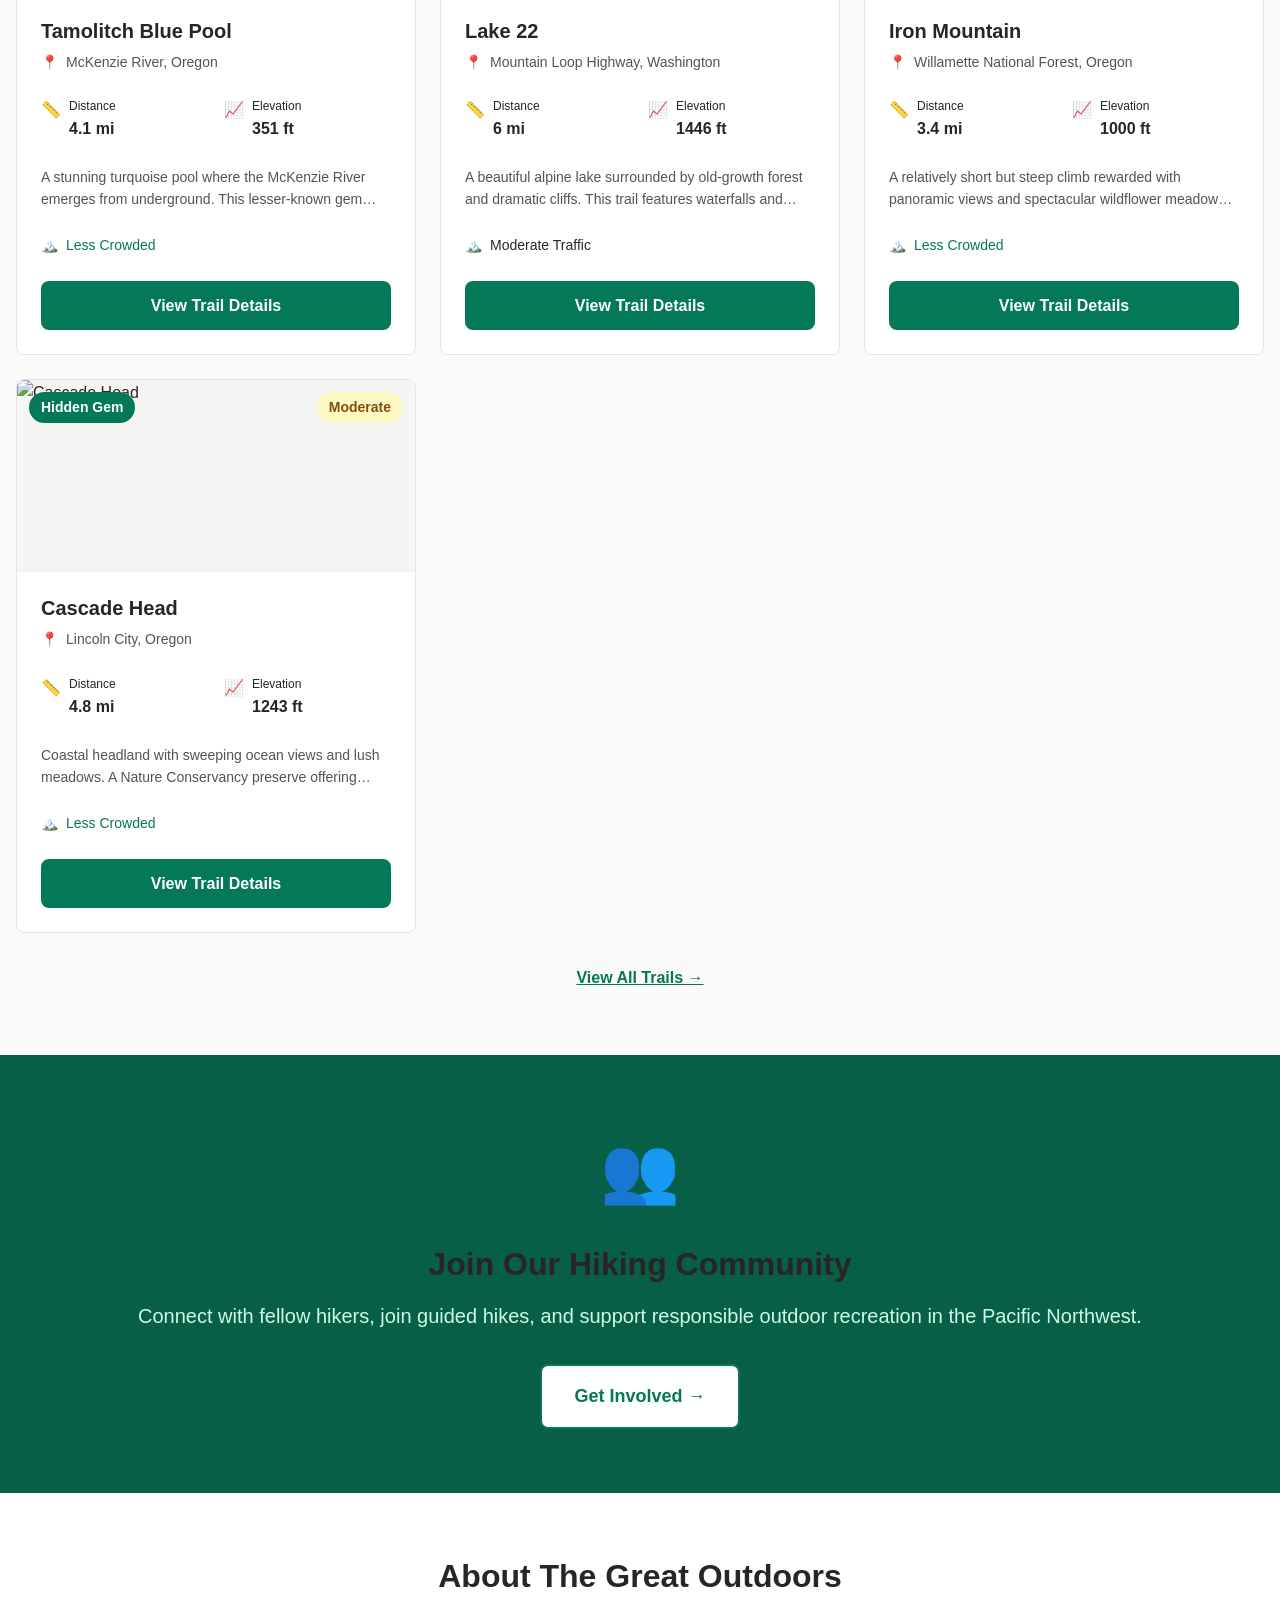
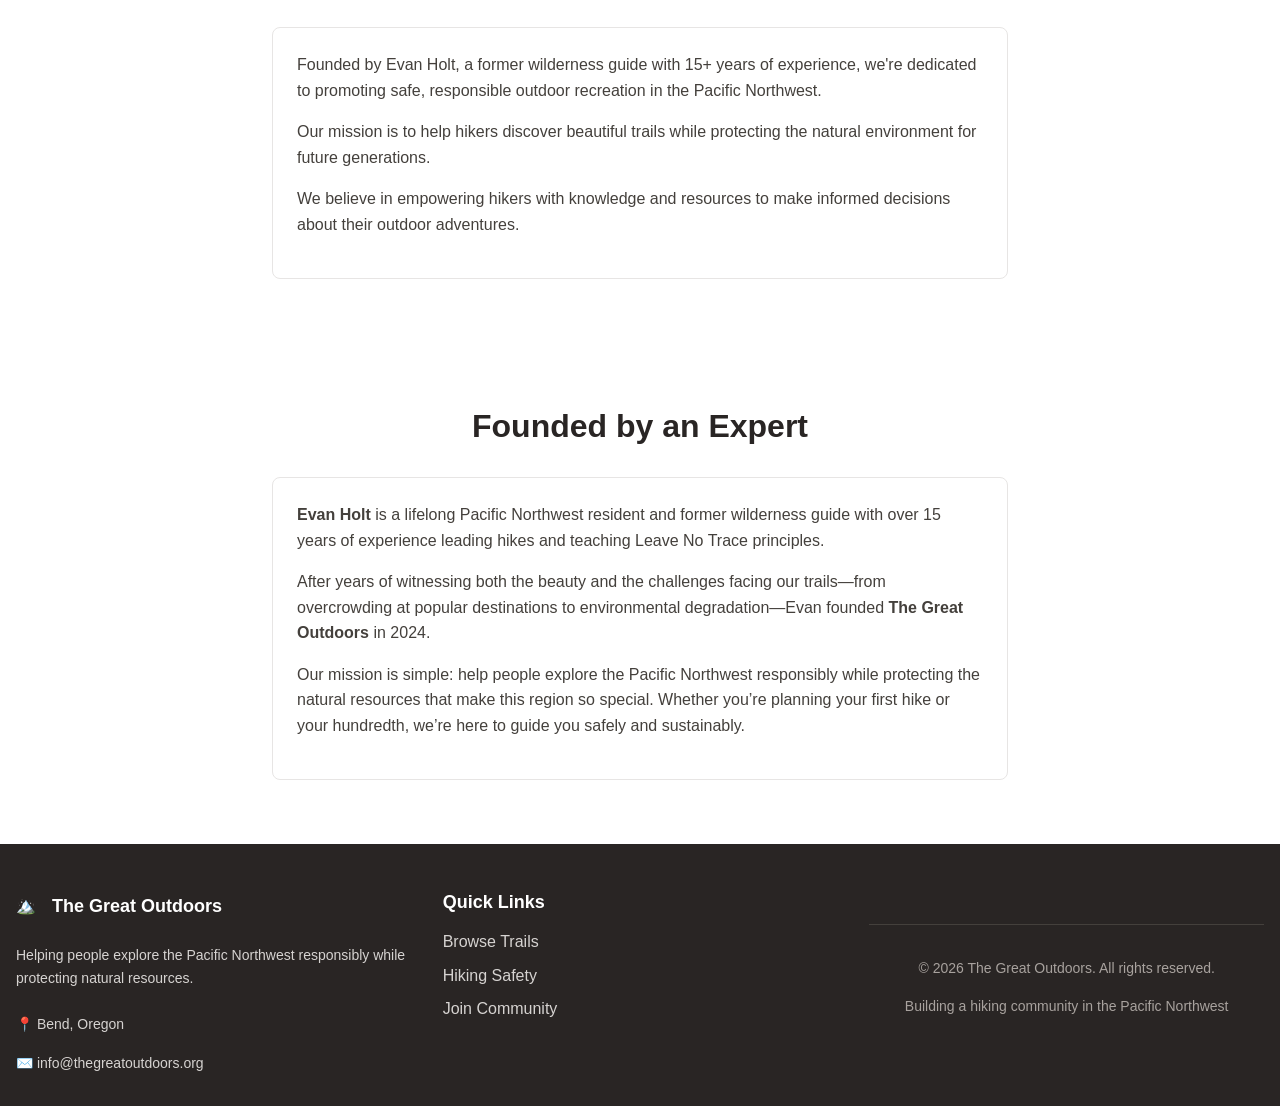
==== commit a2d2be46: "Pulled recent changes to my branch and resolved conflict involving </body>" ====
--- a/index.html
+++ b/index.html
@@ -11,7 +11,7 @@
     <!-- NAVIGATION BAR -->
     <nav class="navbar">
       <div class="container navbar-container">
-        <a href="index.html" class="navbar-brand">
+        <a href="./index.html" class="navbar-brand">
           <span class="logo-emoji">🏔️</span>
           <div>
             <div class="brand-name">Site Name</div>
@@ -28,15 +28,12 @@
         </button>
 
         <ul class="navbar-nav" id="navMenu">
-          <!-- 
-          
-          Phillip, please add the correct copy for the links and the right url paths for each page.
-
-          -->
-          <li><a href="#" class="nav-link active">Home</a></li>
-          <li><a href="#" class="nav-link">Section 1</a></li>
-          <li><a href="#" class="nav-link">Section 2</a></li>
-          <li><a href="#" class="nav-link">Section 3</a></li>
+          <li><a href="index.html" class="nav-link active">Home</a></li>
+          <li><a href="./pages/trails.html" class="nav-link">Section 1</a></li>
+          <li><a href="./pages/safety.html" class="nav-link">Section 2</a></li>
+          <li>
+            <a href="./pages/community.html" class="nav-link">Section 3</a>
+          </li>
         </ul>
       </div>
     </nav>
@@ -51,11 +48,18 @@
       <div class="hero-overlay"></div>
       <div class="container">
         <div class="hero-content">
-          <h1 class="hero-title">[Hero Title Here]</h1>
-          <p class="hero-text">[Hero description / tagline]</p>
+          <h1 class="hero-title">Explore the Pacific Northwest Responsibly</h1>
+          <p class="hero-text">
+            Discover amazing trails, learn essential safety practices, and join
+            a community dedicated to protecting our natural treasures.
+          </p>
           <div class="hero-buttons flex gap-2 flex-wrap">
-            <a href="#" class="btn btn-primary btn-lg">[Primary CTA]</a>
-            <a href="#" class="btn btn-secondary btn-lg">[Secondary CTA]</a>
+            <a href="trails.html" class="btn btn-primary btn-lg"
+              >🧭 Find a Trail</a
+            >
+            <a href="safety.html" class="btn btn-secondary btn-lg"
+              >🛡️ Learn Safety Basics</a
+            >
           </div>
         </div>
       </div>
@@ -72,28 +76,39 @@
 
     <section class="section-lg bg-white">
       <div class="container">
-        <h2 class="text-center mb-4">[Section Title for Value Propositions]</h2>
+        <h2 class="text-center mb-4">Why Hike The Great Outdoor?</h2>
 
         <div class="grid grid-cols-3 gap-4">
           <!-- Value Proposition 1 -->
           <div class="text-center">
             <div class="icon-circle">🛡️</div>
-            <h3>[Title]</h3>
-            <p class="text-stone-600">[Description]</p>
+            <h3>Safety First</h3>
+            <p class="text-stone-600">
+              Expert guidance on trail conditions, seasonal hazards, and
+              essential safety practices from a former wilderness guide with 15+
+              years of experience.
+            </p>
           </div>
 
           <!-- Value Proposition 2 -->
           <div class="text-center">
             <div class="icon-circle">📍</div>
-            <h3>[Title]</h3>
-            <p class="text-stone-600">[Description]</p>
+            <h3>Discover Hidden Gems</h3>
+            <p class="text-stone-600">
+              Find lesser-known trails with fewer crowds and equally stunning
+              views. We highlight beautiful destinations that need more love.
+            </p>
           </div>
 
           <!-- Value Proposition 3 -->
           <div class="text-center">
             <div class="icon-circle">🏔️</div>
-            <h3>[Title]</h3>
-            <p class="text-stone-600">[Description]</p>
+            <h3>Protect Our Trails</h3>
+            <p class="text-stone-600">
+              Learn Leave No Trace principles and support trail restoration
+              practices to preserve these natural wonders for future
+              generations.
+            </p>
           </div>
         </div>
       </div>
@@ -142,20 +157,55 @@
           Connect with fellow hikers, join guided hikes, and support responsible
           outdoor recreation in the Pacific Northwest.
         </p>
-        <a href="#" class="btn btn-secondary btn-lg">Get Involved →</a>
+        <a href="./pages/community.html" class="btn btn-secondary btn-lg"
+          >Get Involved →</a
+        >
       </div>
     </section>
 
     <!-- ABOUT / FOOTER INFO -->
     <section class="section-lg bg-white">
       <div class="container container-narrow">
-        <h2 class="text-center mb-4">[About / Founder / Mission]</h2>
+        <h2 class="text-center mb-4">About The Great Outdoors</h2>
         <div class="card">
-          <p class="text-stone-700">[Paragraph 1]</p>
-          <p class="text-stone-700">[Paragraph 2]</p>
-          <p class="text-stone-700">[Paragraph 3]</p>
-        </div>
-      </div>
+          <p class="text-stone-700">
+            Founded by Evan Holt, a former wilderness guide with 15+ years of
+            experience, we're dedicated to promoting safe, responsible outdoor
+            recreation in the Pacific Northwest.
+          </p>
+          <p class="text-stone-700">
+            Our mission is to help hikers discover beautiful trails while
+            protecting the natural environment for future generations.
+          </p>
+          <p class="text-stone-700">
+            We believe in empowering hikers with knowledge and resources to make
+            informed decisions about their outdoor adventures.
+          </p>
+        </div>
+      </div>
+    </section>
+
+          <!-- Mission -->
+    <section class="section-lg bg-white">
+      <div class="container container-narrow">
+         <h2 class="text-center mb-4">Founded by an Expert</h2>
+
+         <div class="card">
+            <p class="text-stone-700">
+              <strong>Evan Holt</strong> is a lifelong Pacific Northwest resident and former wilderness guide with over 15
+        years of experience leading hikes and teaching Leave No Trace principles.
+            </p> 
+            <p class="text-stone-700">
+              After years of witnessing both the beauty and the challenges facing our trails—from overcrowding at popular
+        destinations to environmental degradation—Evan founded <strong>The Great Outdoors</strong> in 2024.
+            </p>
+            <p class="text-stone-700 mb-0">
+              Our mission is simple: help people explore the Pacific Northwest responsibly while protecting the natural
+        resources that make this region so special. Whether you’re planning your first hike or your hundredth, we’re
+        here to guide you safely and sustainably. 
+            </p></div>
+          </div>
+       </div>
     </section>
 
     <!-- FOOTER -->
@@ -197,23 +247,13 @@
           <div>
             <h3>Quick Links</h3>
             <ul class="footer-links">
-              <li><a href="#">Browse Trails</a></li>
-              <li><a href="#">Hiking Safety</a></li>
-              <li><a href="#">Join Community</a></li>
+              <li><a href="pages/trails.html">Browse Trails</a></li>
+              <li><a href="pages/safety.html">Hiking Safety</a></li>
+              <li><a href="pages/community.html">Join Community</a></li>
             </ul>
           </div>
 
-          <!-- Mission -->
-          <div>
-            <h3>Our Mission</h3>
-            <p class="text-sm">
-              Founded by Evan Holt, a former wilderness guide with 15+ years of
-              experience, we're dedicated to promoting safe, responsible outdoor
-              recreation in the Pacific Northwest.
-            </p>
-          </div>
-        </div>
-
+       
         <!-- Copyright -->
         <div class="footer-bottom">
           <p>
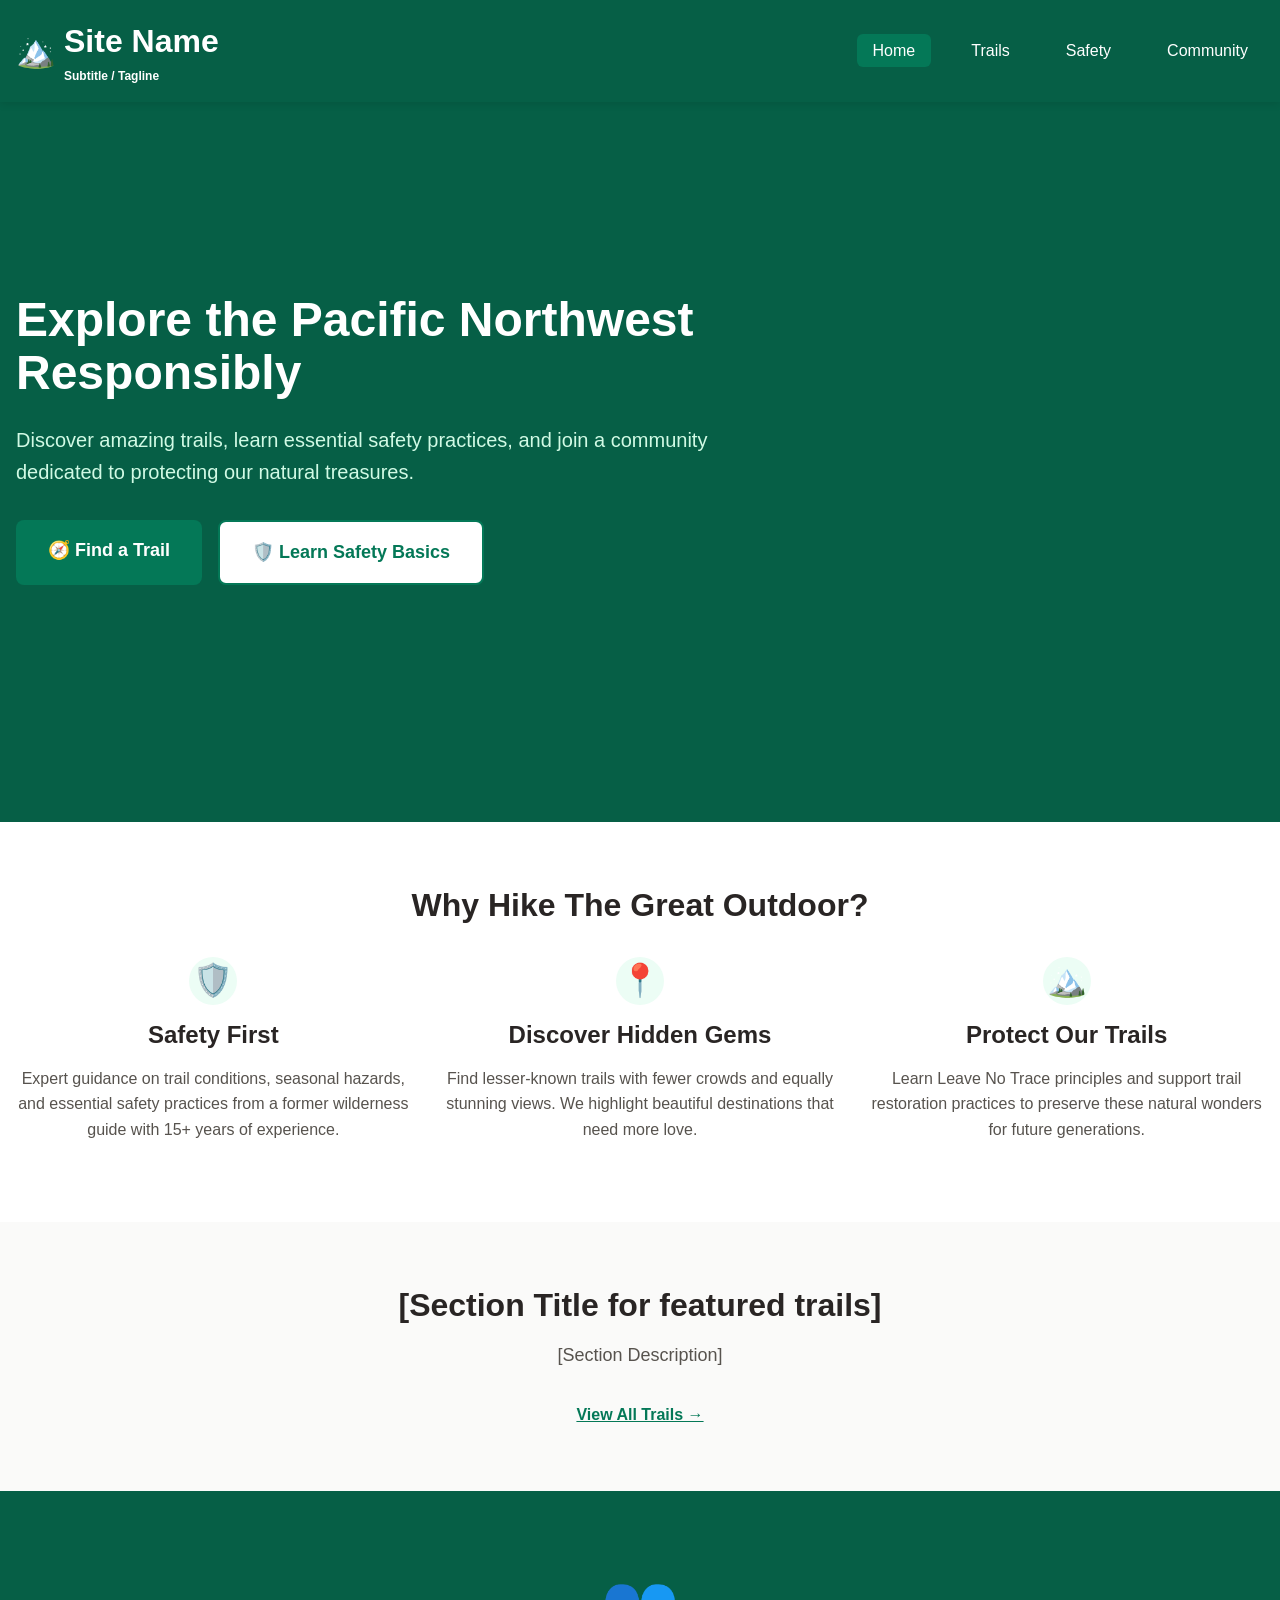
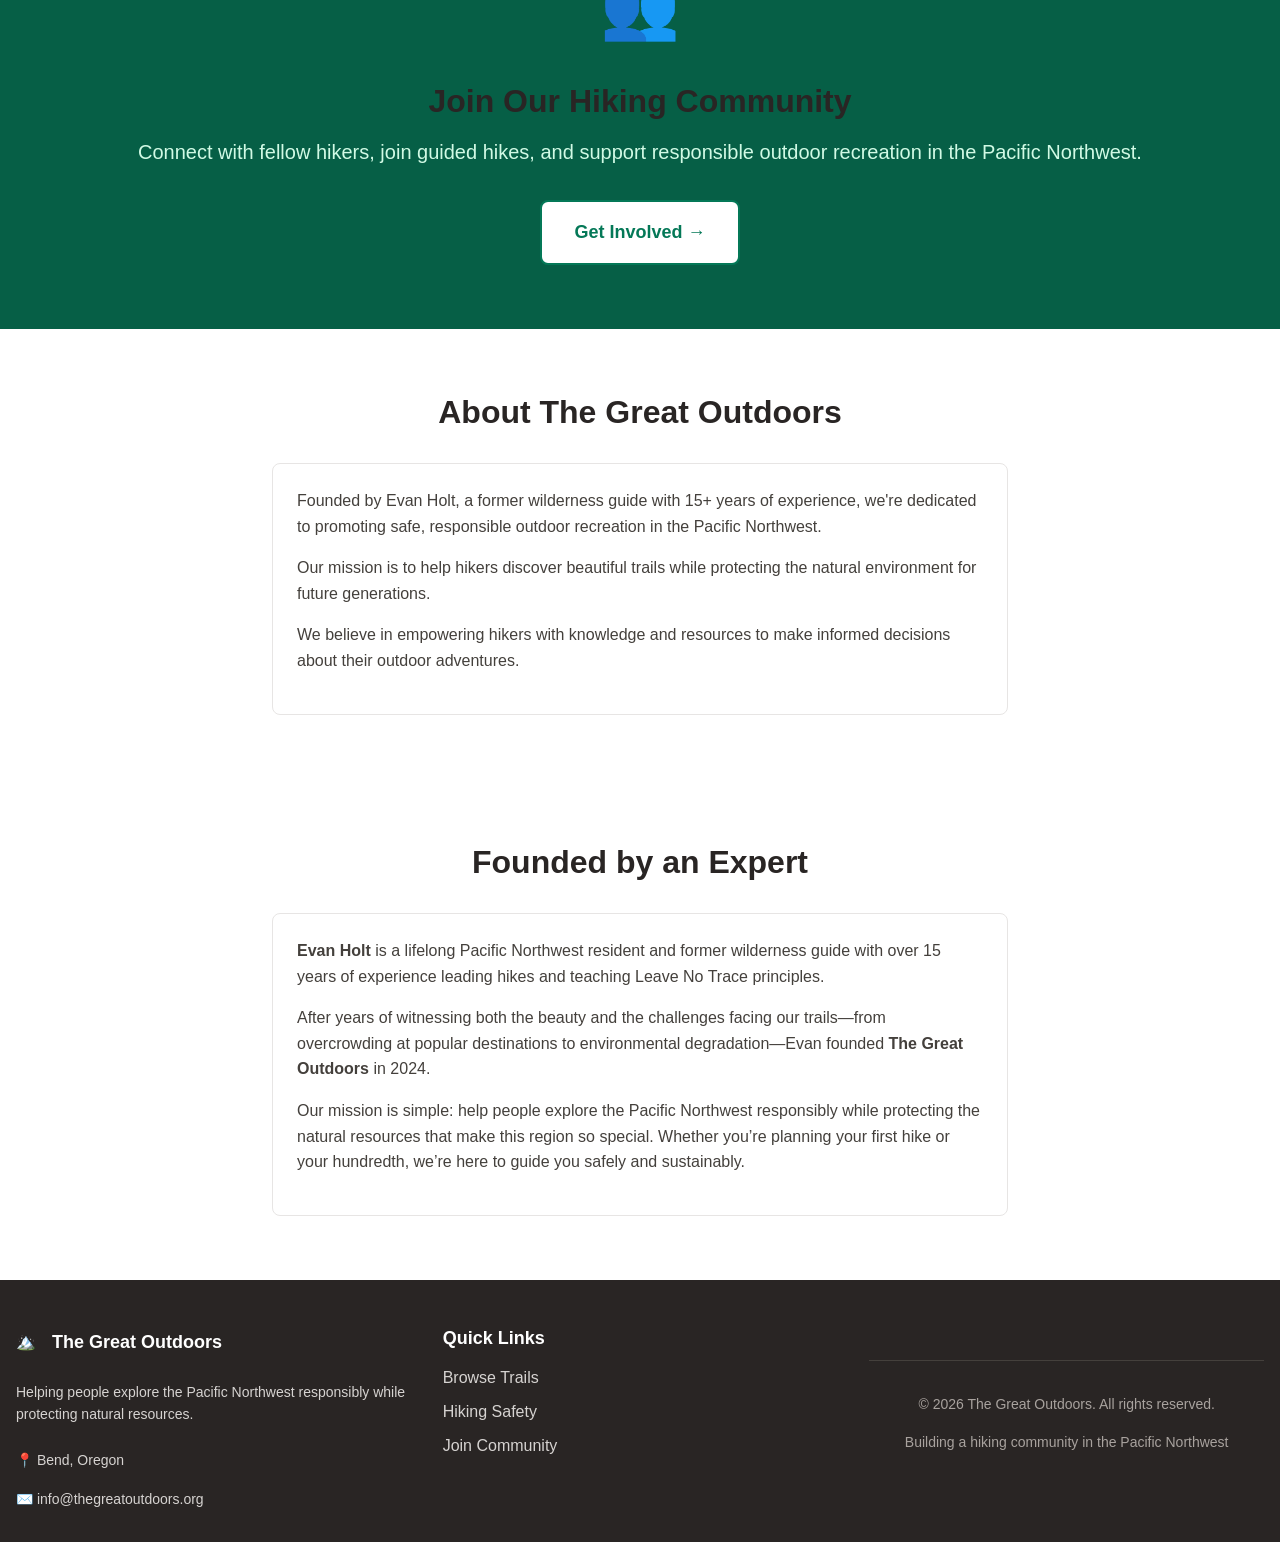
==== commit 061bac80: "added name onthe scation weboage" ====
--- a/index.html
+++ b/index.html
@@ -29,10 +29,10 @@
 
         <ul class="navbar-nav" id="navMenu">
           <li><a href="index.html" class="nav-link active">Home</a></li>
-          <li><a href="./pages/trails.html" class="nav-link">Section 1</a></li>
-          <li><a href="./pages/safety.html" class="nav-link">Section 2</a></li>
+          <li><a href="./pages/trails.html" class="nav-link">Trails</a></li>
+          <li><a href="./pages/safety.html" class="nav-link">Safety</a></li>
           <li>
-            <a href="./pages/community.html" class="nav-link">Section 3</a>
+            <a href="./pages/community.html" class="nav-link">Community</a>
           </li>
         </ul>
       </div>
@@ -118,12 +118,12 @@
     <section class="section-lg">
       <div class="container">
         <div class="text-center mb-4">
-          <h2>Featured Trails</h2>
-          <p class="text-lg text-stone-600">Explore our most popular and low populated hiking trails in the Pacific Northwest!</p>
+          <h2>[Section Title for featured trails]</h2>
+          <p class="text-lg text-stone-600">[Section Description]</p>
         </div>
 
         <!-- Trail Cards Container -->
-        <div class="grid grid-cols-3 gap-3" id="featuredTrailsContainer">
+        <div>
           <!-- Trail cards will be inserted here by JavaScript -->
         </div>
 
@@ -271,5 +271,6 @@
     <script src="scripts/trails-data.js"></script>
     <script src="scripts/main.js"></script>
     <script src="scripts/home.js"></script>
+
   </body>
 </html>
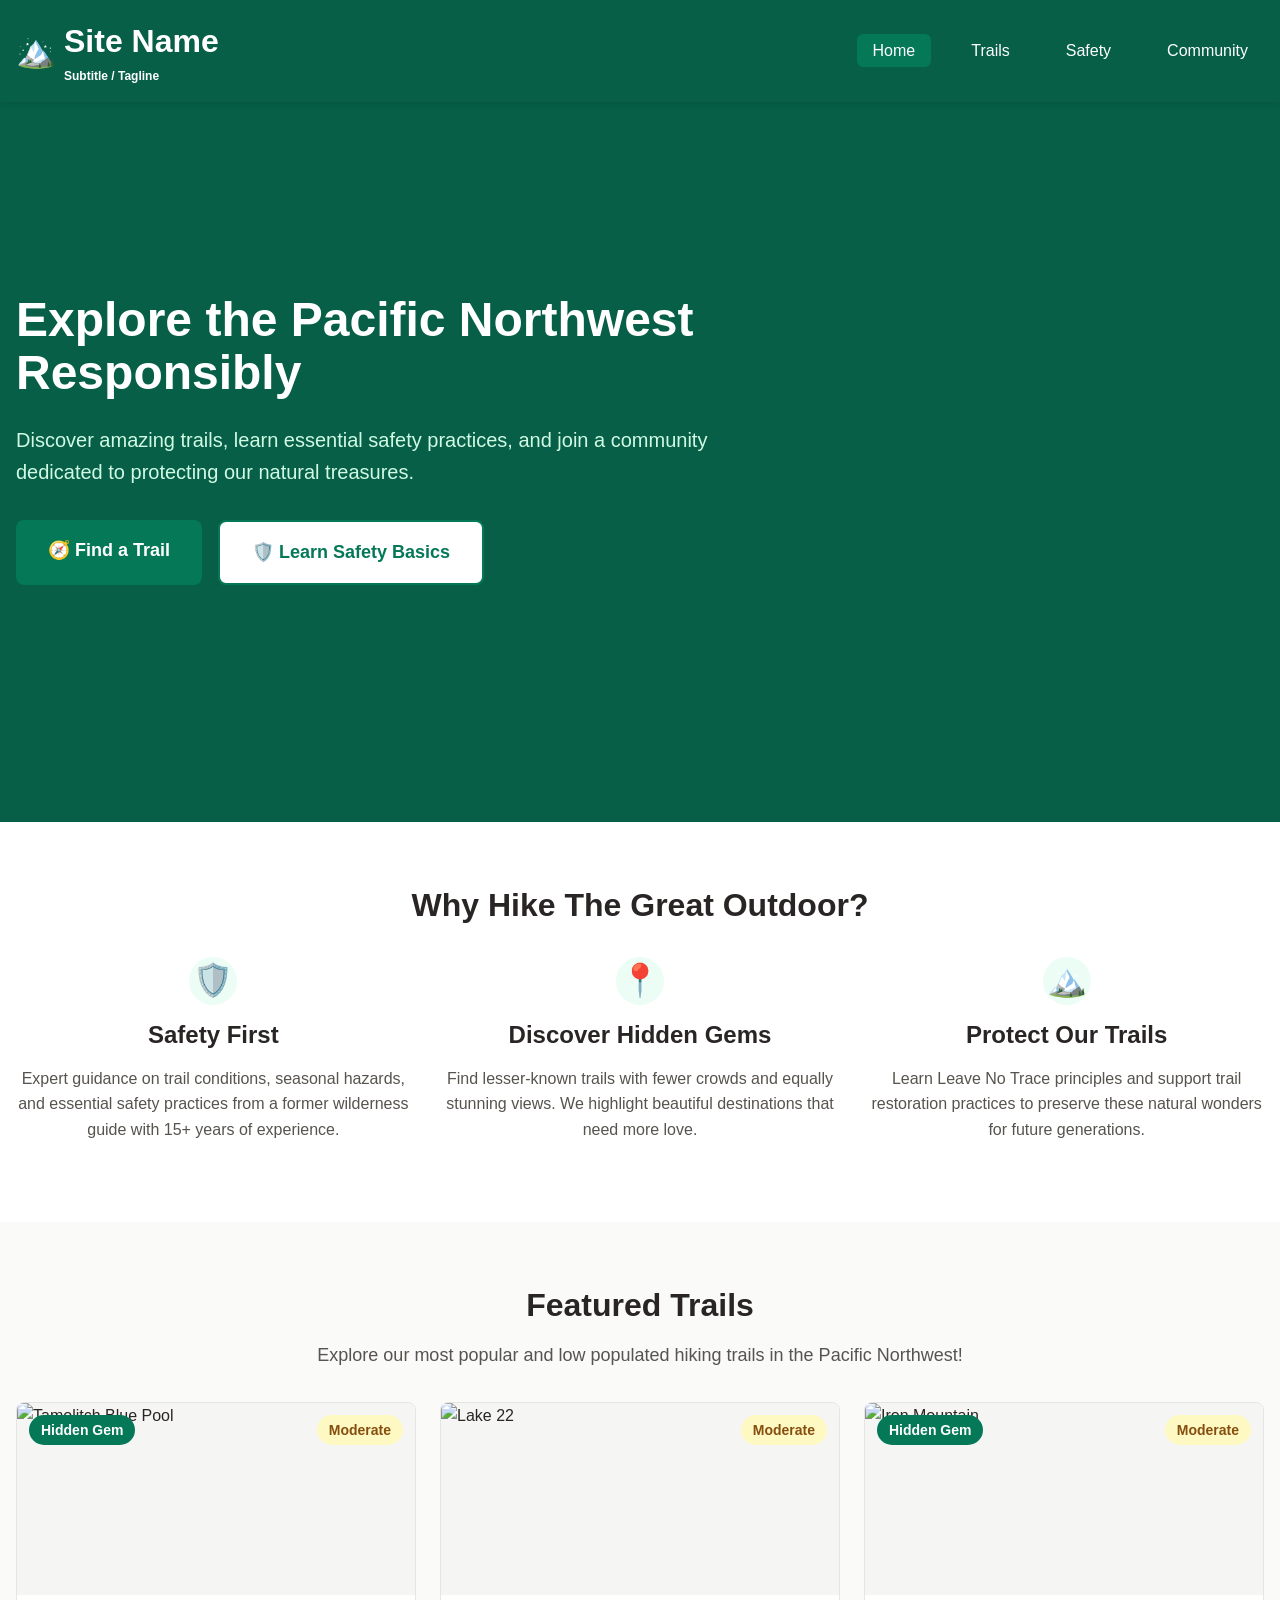
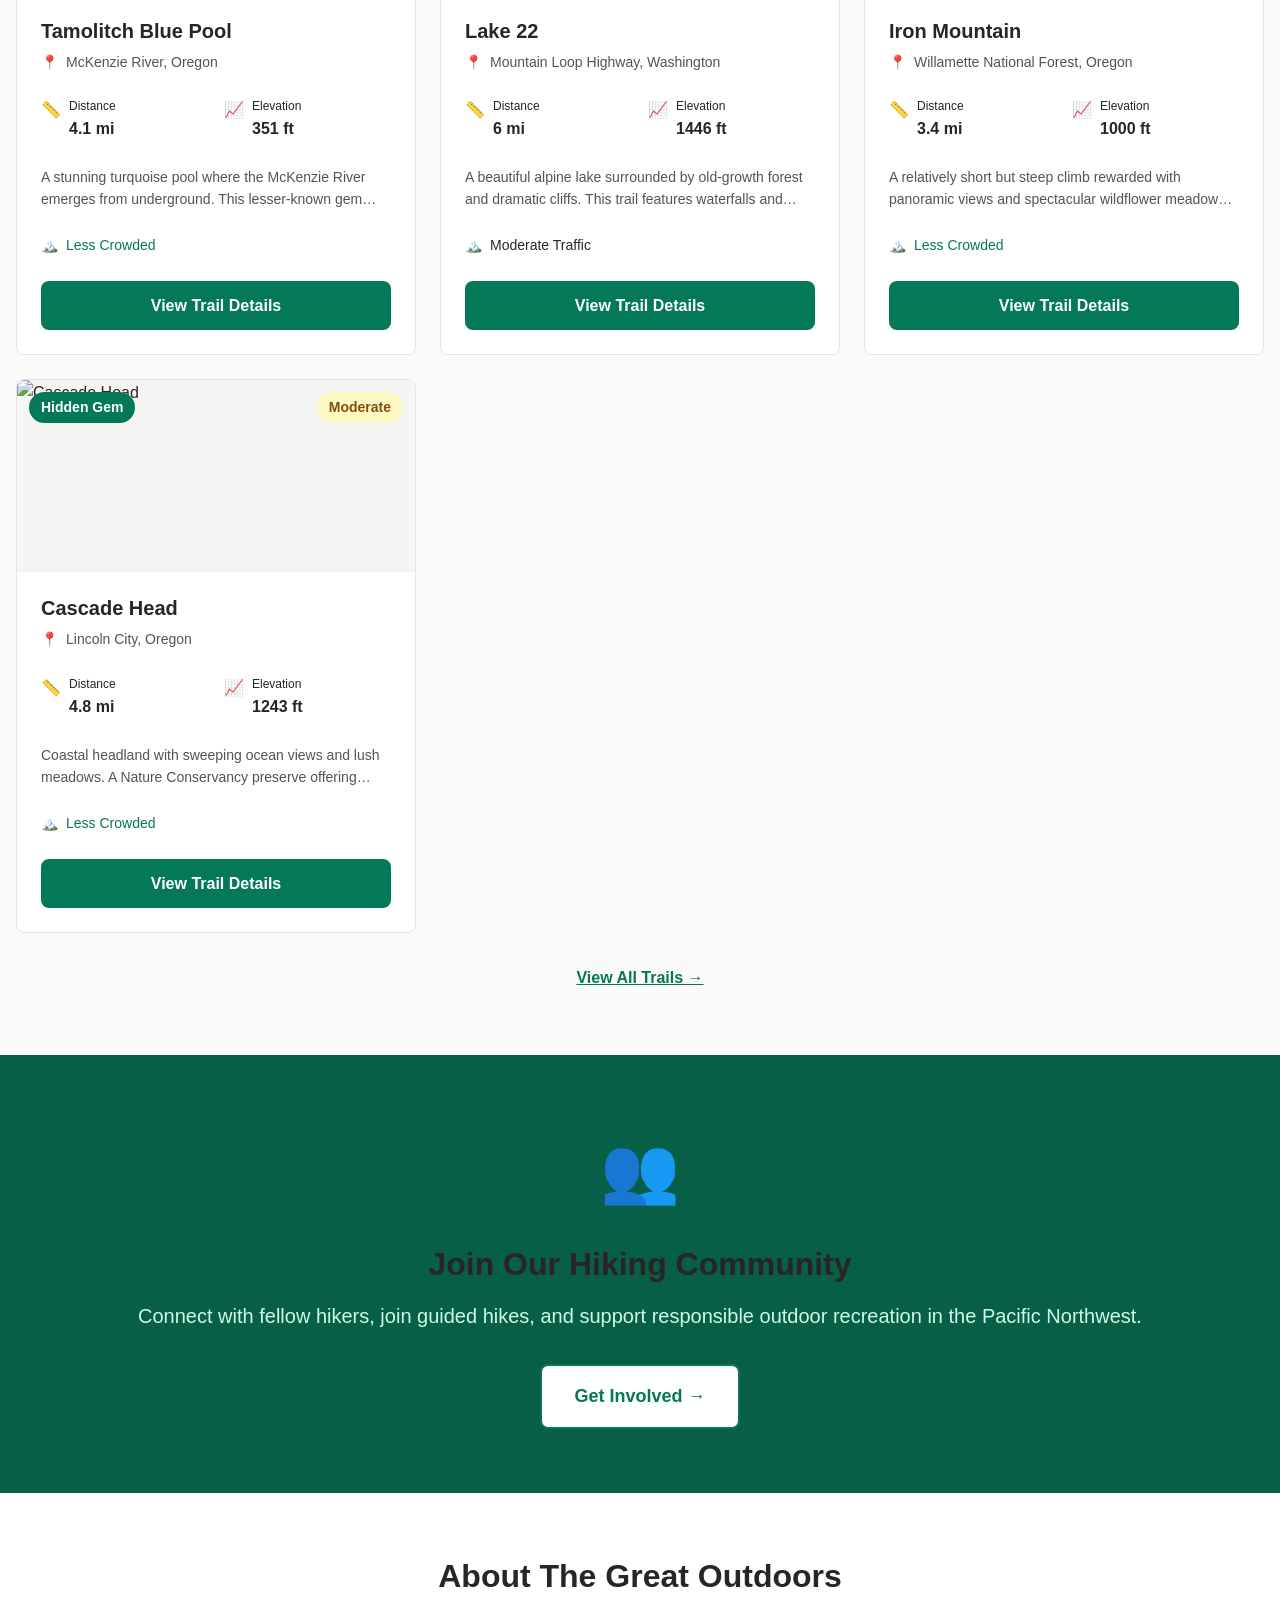
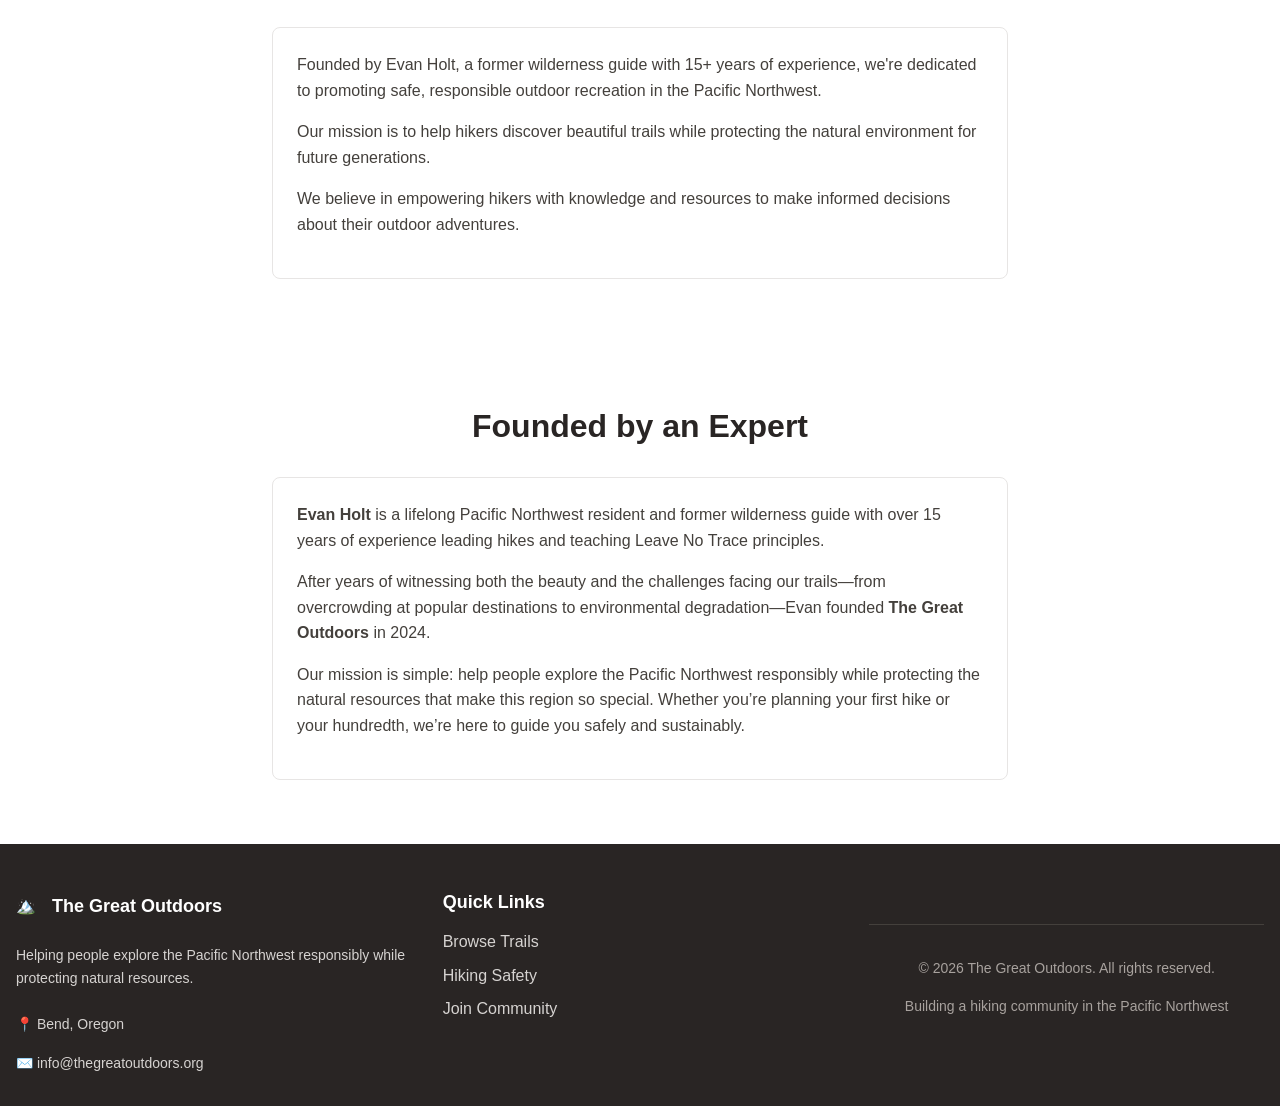
==== commit eef76432: "Merge pull request #28 from jamesjkim88/project-charter Project charter [Featured Trails]" ====
--- a/index.html
+++ b/index.html
@@ -118,12 +118,12 @@
     <section class="section-lg">
       <div class="container">
         <div class="text-center mb-4">
-          <h2>[Section Title for featured trails]</h2>
-          <p class="text-lg text-stone-600">[Section Description]</p>
+          <h2>Featured Trails</h2>
+          <p class="text-lg text-stone-600">Explore our most popular and low populated hiking trails in the Pacific Northwest!</p>
         </div>
 
         <!-- Trail Cards Container -->
-        <div>
+        <div class="grid grid-cols-3 gap-3" id="featuredTrailsContainer">
           <!-- Trail cards will be inserted here by JavaScript -->
         </div>
 
@@ -271,6 +271,5 @@
     <script src="scripts/trails-data.js"></script>
     <script src="scripts/main.js"></script>
     <script src="scripts/home.js"></script>
-
   </body>
 </html>
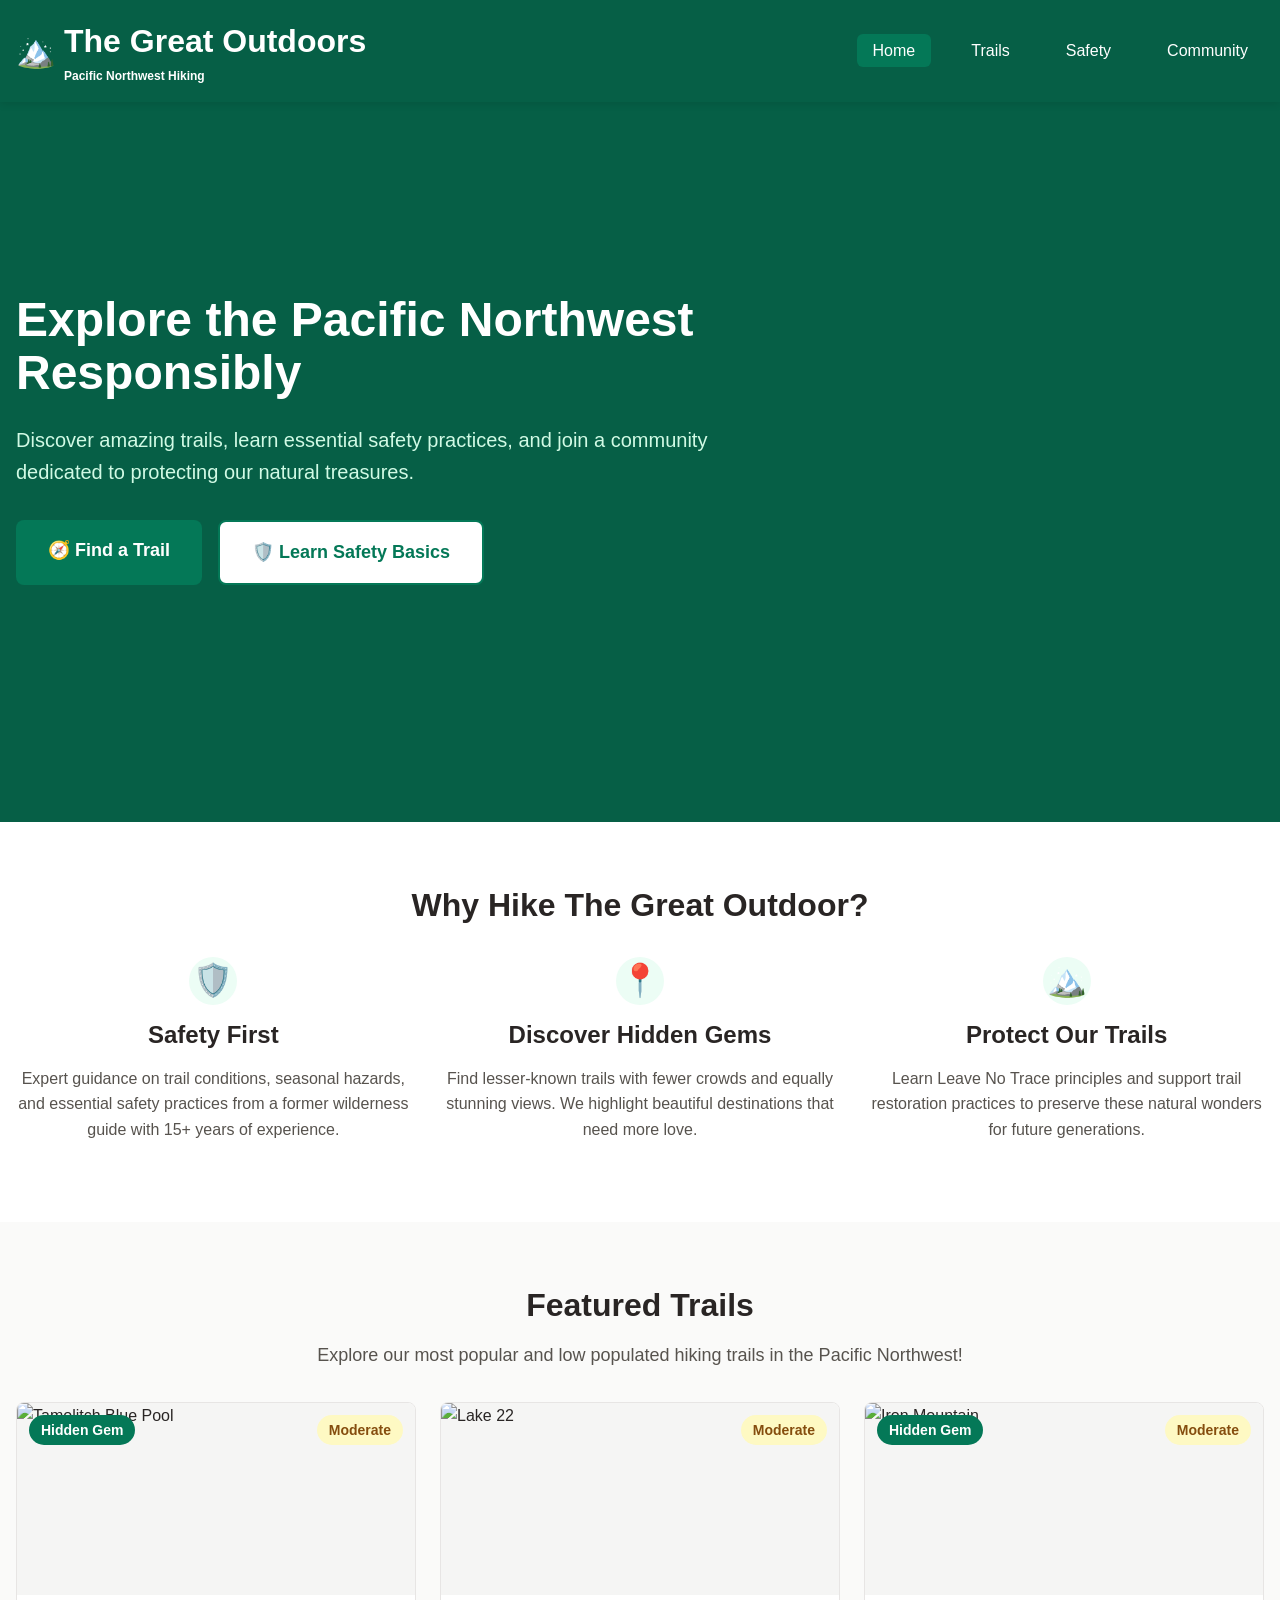
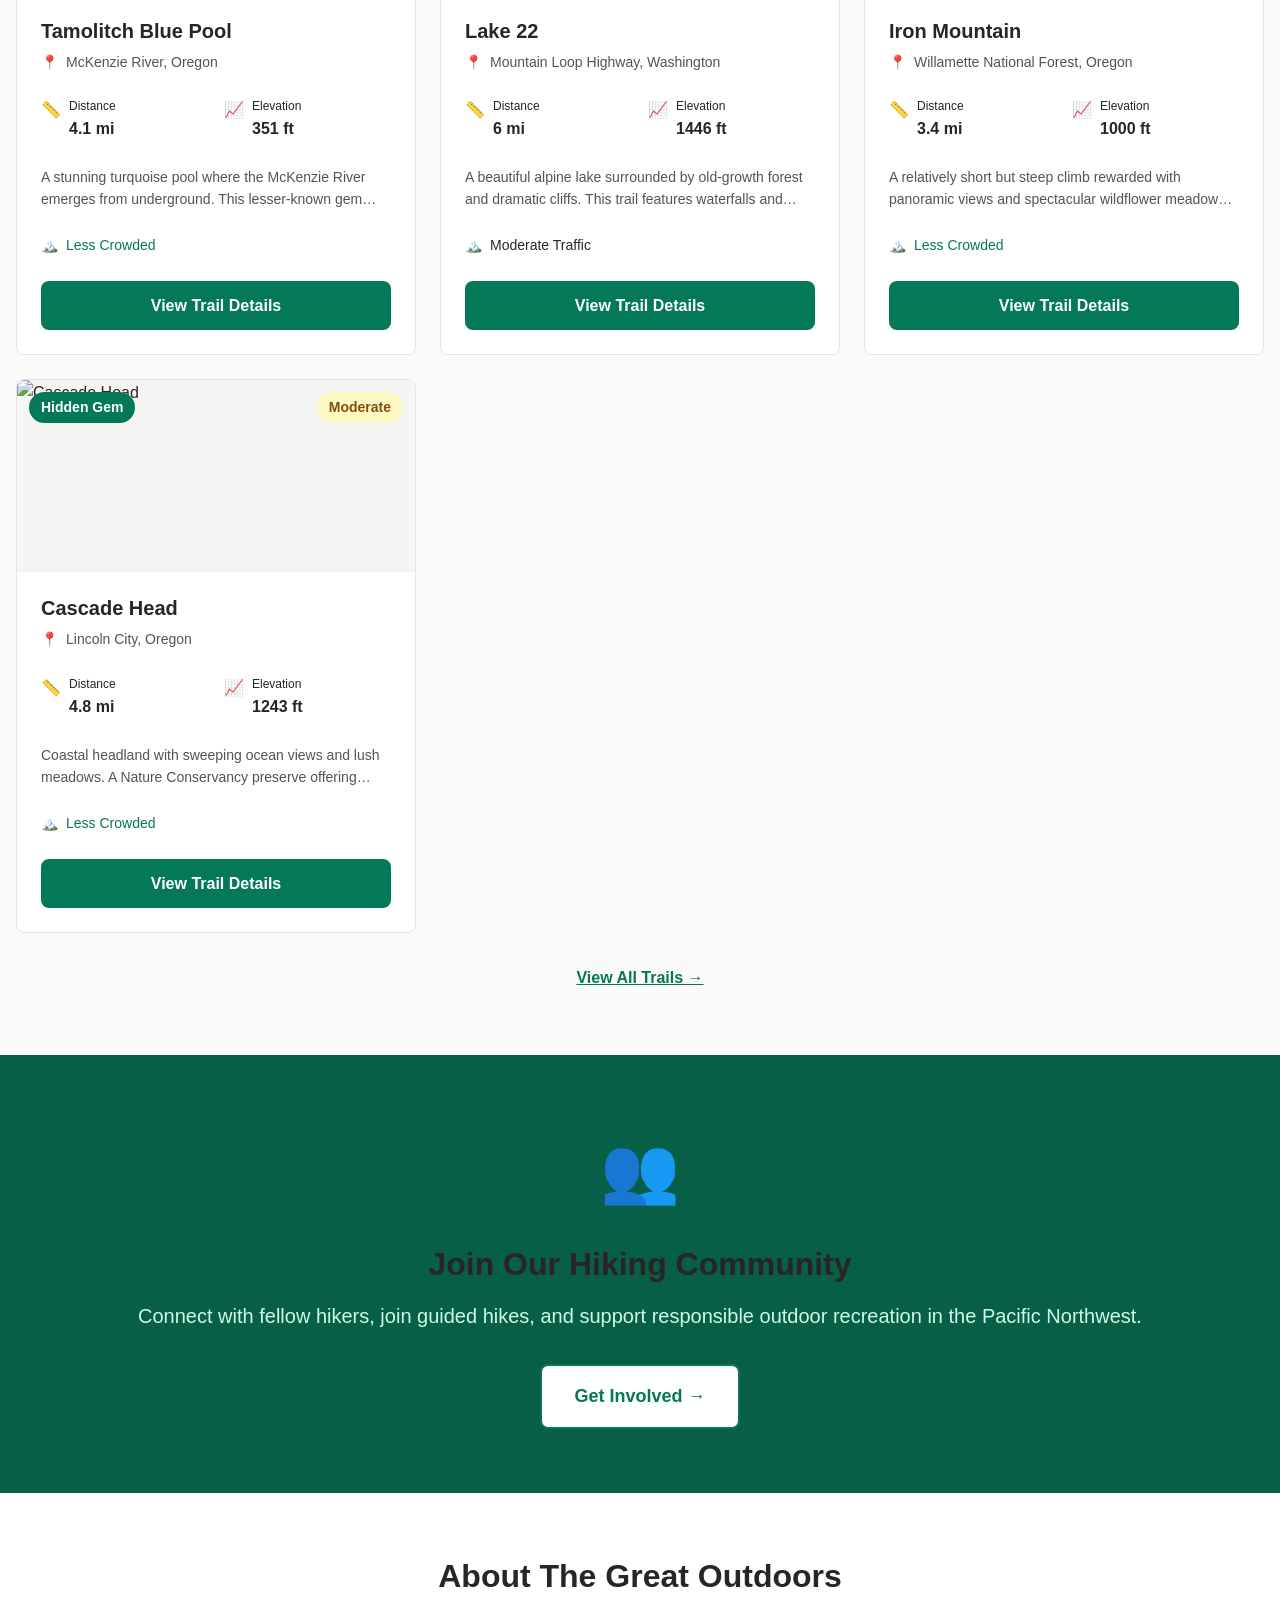
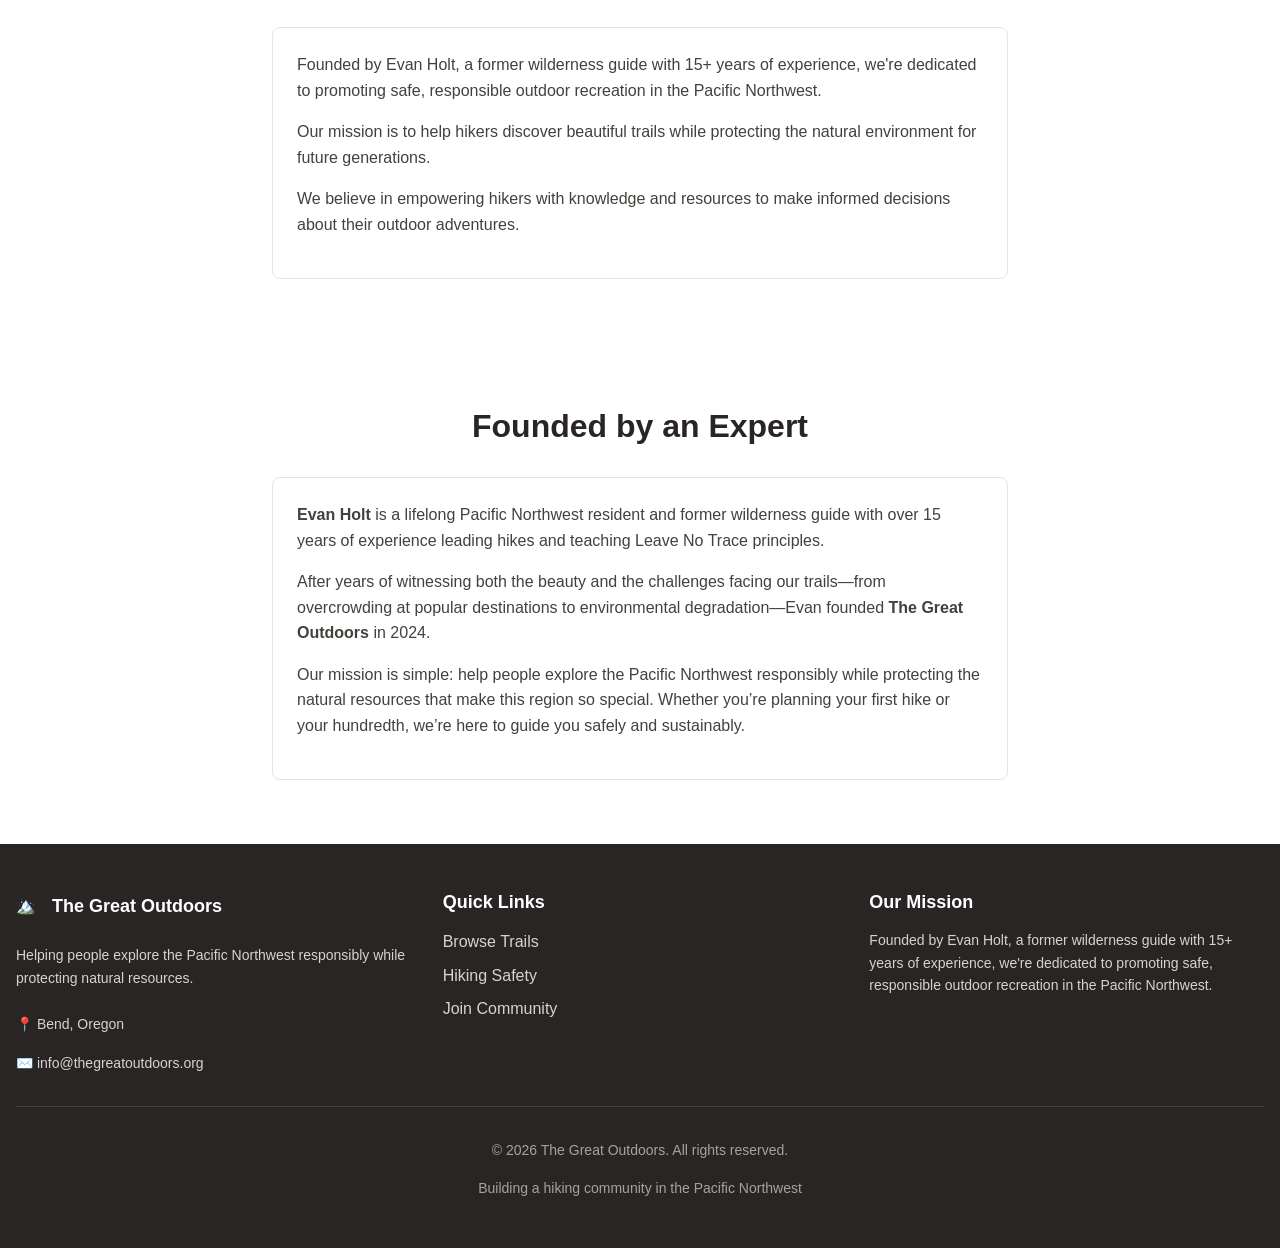
==== commit e88ca5e6: "added community page infra and added missing content on the home page" ====
--- a/index.html
+++ b/index.html
@@ -14,8 +14,8 @@
         <a href="./index.html" class="navbar-brand">
           <span class="logo-emoji">🏔️</span>
           <div>
-            <div class="brand-name">Site Name</div>
-            <div class="brand-subtitle text-xs">Subtitle / Tagline</div>
+            <div class="brand-name">The Great Outdoors</div>
+            <div class="brand-subtitle text-xs">Pacific Northwest Hiking</div>
           </div>
         </a>
 
@@ -39,11 +39,6 @@
     </nav>
 
     <!-- HERO SECTION -->
-    <!-- 
-    
-    Phillip, please add the correct copy onto the headers, p and link tags
-
-     -->
     <section class="hero">
       <div class="hero-overlay"></div>
       <div class="container">
@@ -66,14 +61,6 @@
     </section>
 
     <!-- VALUE PROPOSITIONS -->
-
-    <!-- 
-    
-    Abdi, the HTML and classes should already be set in place and just need you to add in the
-    wording.
-
-    -->
-
     <section class="section-lg bg-white">
       <div class="container">
         <h2 class="text-center mb-4">Why Hike The Great Outdoor?</h2>
@@ -127,21 +114,9 @@
           <!-- Trail cards will be inserted here by JavaScript -->
         </div>
 
-        <!-- 
-        
-        Anthony, place grid grid-cols-3 gap-3 class names onto the empty div above. Also look into what
-        html id is needed to create the cards from JavaScript. The ID is already populated in the JavaScript files.
-
-        The cards are already created via JavaScript and you can look into,
-          - home.js
-          - trails-details
-        Those js files should give you an idea on what ID to use.
-
-        -->
-
         <!-- View All Trails Link -->
         <div class="text-center mt-4">
-          <a href="trails.html" class="text-emerald-700 font-semibold">
+          <a href="./pages/trails.html" class="text-emerald-700 font-semibold">
             View All Trails →
           </a>
         </div>
@@ -236,14 +211,6 @@
           </div>
 
           <!-- Quick Links -->
-
-          <!-- 
-          
-          Abdi, with the quick links add in the correct url paths for each individual pages.
-          You can find them under the pages directory so it should be the trails page, safety page,
-          and the community page.
-
-          -->
           <div>
             <h3>Quick Links</h3>
             <ul class="footer-links">
@@ -253,6 +220,17 @@
             </ul>
           </div>
 
+          <!-- Mission -->
+          <div>
+            <h3>Our Mission</h3>
+            <p class="text-sm">
+              Founded by Evan Holt, a former wilderness guide with 15+ years of
+              experience, we're dedicated to promoting safe, responsible outdoor
+              recreation in the Pacific Northwest.
+            </p>
+          </div>
+        </div>
+
        
         <!-- Copyright -->
         <div class="footer-bottom">
--- a/styles/framework.css
+++ b/styles/framework.css
@@ -558,7 +558,7 @@
 }
 
 .hero-sm {
-  min-height: 40vh;
+  min-height: 50vh;
   padding: 3rem 0;
 }
 
